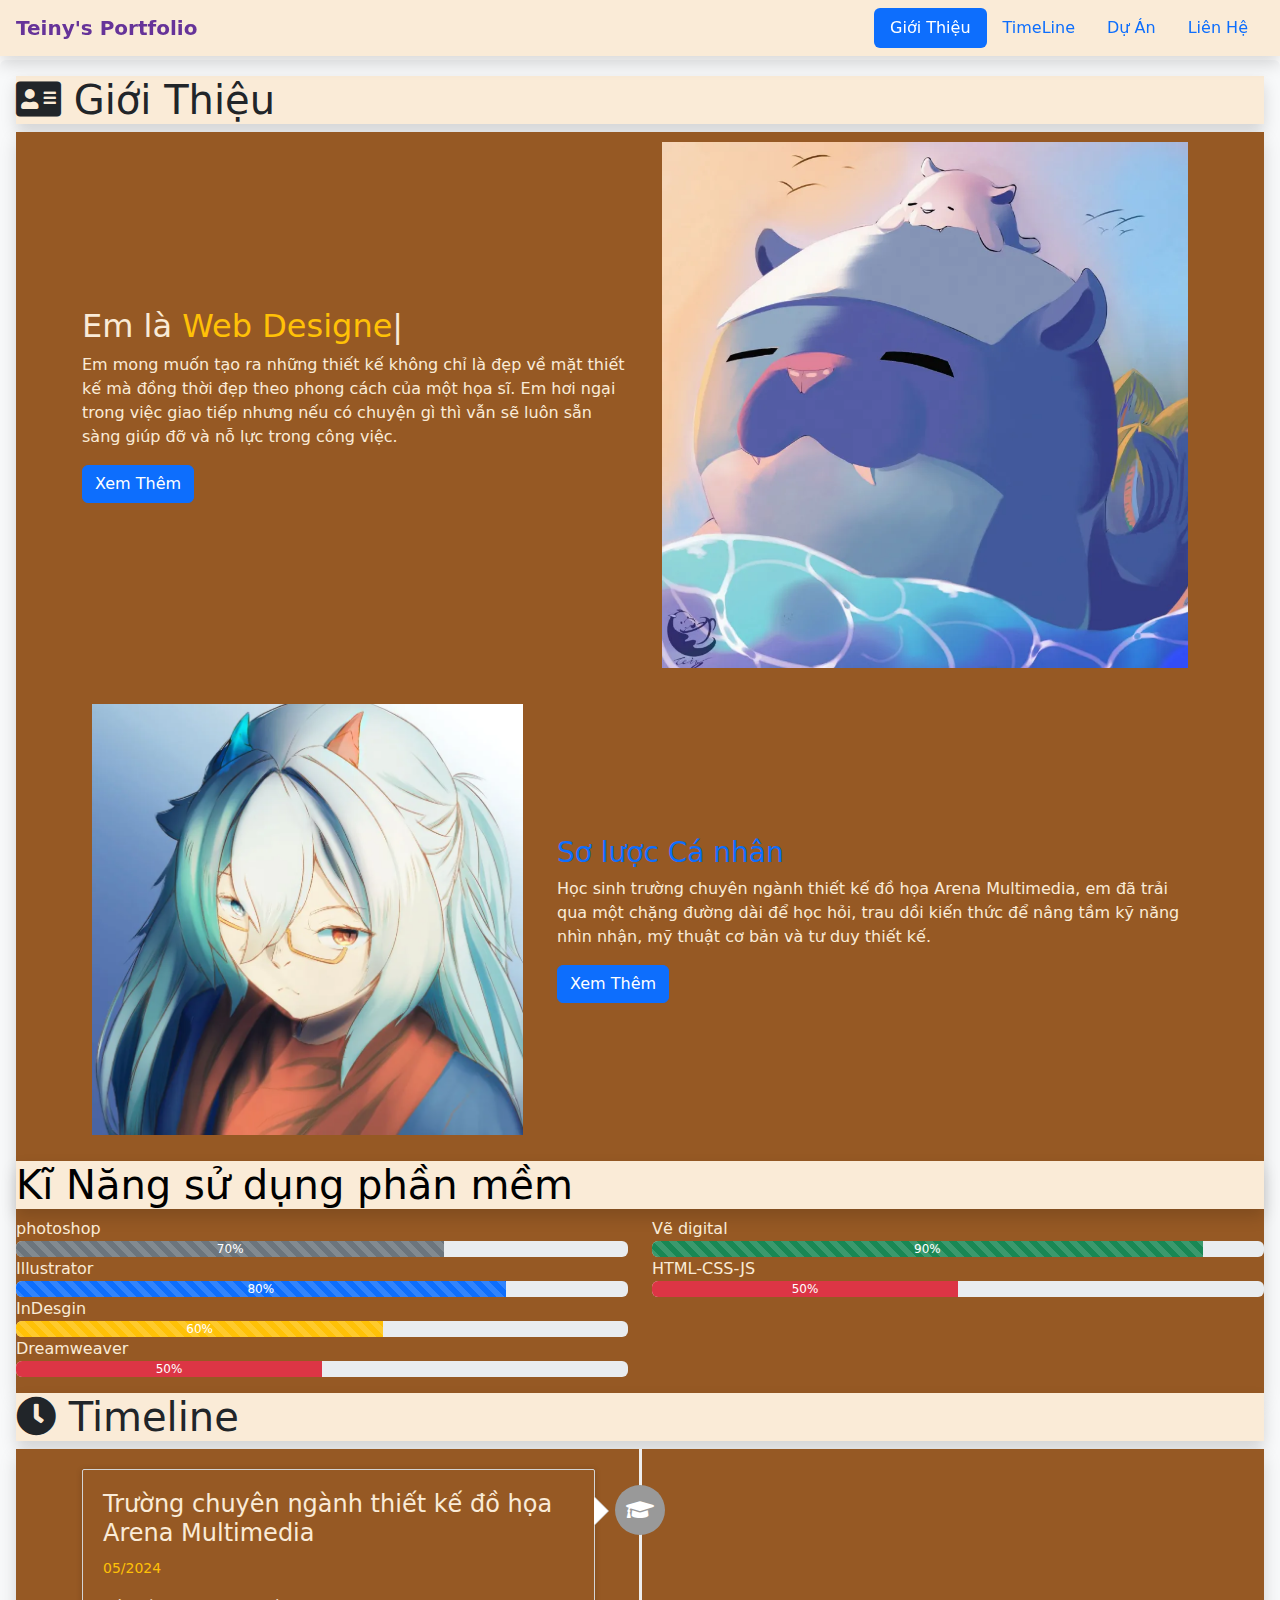
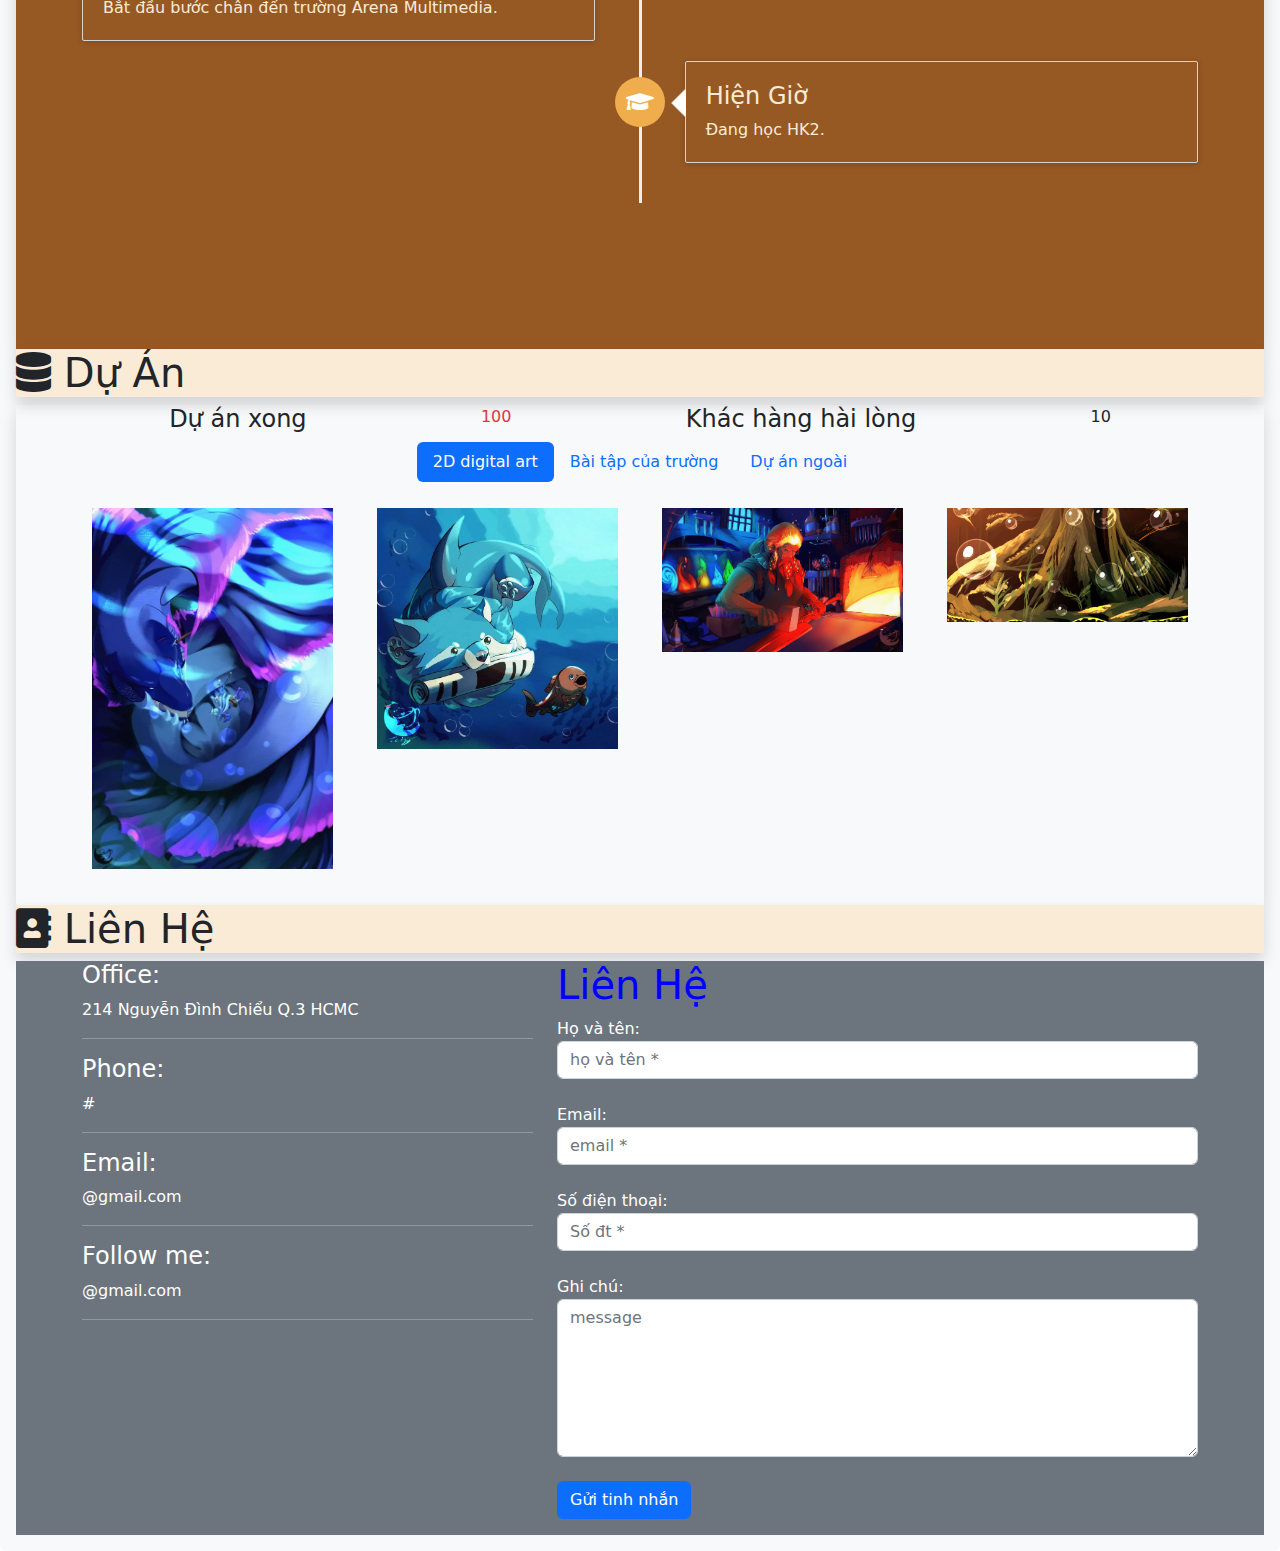
==== index.html @ 5b1cc2fa "Add files via upload" ====
<!doctype html>
<html>
<head>
<meta charset="utf-8">
<meta name="viewport" content="width=device-width, initial-scale=1">
<title>Portfolio</title>
<link rel="stylesheet" href="css/all.min.css">
<link rel="stylesheet" href="css/bootstrap.css">
<link rel="stylesheet" href="css/style.css">
<link rel="stylesheet" href="js/bootstrap.bundle.min.js">
<link rel="stylesheet" href="css/lightbox.css">
<script src="js/bootstrap.bundle.min.js"></script>
</head>

<body style="padding-top: 60px">
<nav id="navbar-example2" class="navbar secondary-background px-3 mb-3 fixed-top shadow"> <a class="navbar-brand" href="#">Teiny's Portfolio</a>
  <ul class="nav nav-pills">
    <li class="nav-item"> <a class="nav-link" href="#scrollspyHeading1">Giới Thiệu</a> </li>
    <li class="nav-item"> <a class="nav-link" href="#scrollspyHeading2">TimeLine</a> </li>
    <li class="nav-item"> <a class="nav-link" href="#scrollspyHeading3">Dự Án</a> </li>
    <li class="nav-item"> <a class="nav-link" href="#scrollspyHeading4">Liên Hệ</a> </li>
  </ul>
</nav>
<div data-bs-spy="scroll" data-bs-target="#navbar-example2" data-bs-root-margin="0px 0px -40%" data-bs-smooth-scroll="true" class="scrollspy-example bg-light p-3 rounded-2" tabindex="0">
  <h1 id="scrollspyHeading1" class="secondary-background shadow"><i class="glyphicon glyphicon-credit-card fa fa-address-card"></i> Giới Thiệu</h1>
  <section class="primary-background shadow">
    <div class="container">
      <div class="row d-flex align-items-center">
        <div class="col-lg-6 mb-3">
          <h2>Em là
            <spawn class="element text-warning"></spawn>
          </h2>
          <p>Em mong muốn tạo ra những thiết kế không chỉ là đẹp về mặt thiết kế mà đồng thời đẹp theo phong cách của một họa sĩ. Em hơi ngại trong việc giao tiếp nhưng nếu có chuyện gì thì vẫn sẽ luôn sẵn sàng giúp đỡ và nỗ lực trong công việc. </p>
          <button type="button" class="btn btn-primary"	>Xem Thêm</button>
        </div>
        <div class="col-lg-6 mb-3"> <img src="images/seal.webp" alt="" class="img-fluid"> </div>
      </div>
      <div class="row d-flex align-items-center">
        <div class="col-lg-5 mb-3"> <img src="images/tiny.webp" alt="" class="img-fluid"> </div>
        <div class="col-lg-7 mb-3">
          <h3 class="text-primary">Sơ lược Cá nhân</h3>
          <p>Học sinh trường chuyên ngành thiết kế đồ họa Arena Multimedia, em đã trải qua một chặng đường dài để học hỏi, trau dồi kiến thức để nâng tầm kỹ năng nhìn nhận, mỹ thuật cơ bản và tư duy thiết kế.</p>
          <button type="button" class="btn btn-primary"	>Xem Thêm</button>
        </div>
      </div>
    </div>
    <h1 style="background-color: antiquewhite; color: black" class="shadow">Kĩ Năng sử dụng phần mềm</h1>
    <div class="row">
      <div class="col-lg-6 mb-3"> <span>photoshop</span>
        <div class="progress">
          <div class="progress-bar progress-bar-striped progress-bar-animated bg-secondary" role="progressbar" aria-label="Example with label" style="width: 70%;" aria-valuenow="25" aria-valuemin="0" aria-valuemax="100">70%</div>
        </div>
        <span>Illustrator</span>
        <div class="progress">
          <div class="progress-bar progress-bar-striped progress-bar-animated" role="progressbar" aria-label="Example with label" style="width: 80%;" aria-valuenow="25" aria-valuemin="0" aria-valuemax="100">80%</div>
        </div>
        <span>InDesgin</span>
        <div class="progress">
          <div class="progress-bar progress-bar-striped progress-bar-animated bg-warning" role="progressbar" aria-label="Example with label" style="width: 60%;" aria-valuenow="25" aria-valuemin="0" aria-valuemax="100">60%</div>
        </div>
        <span>Dreamweaver</span>
        <div class="progress">
          <div class="progress-bar bg-danger" role="progressbar" aria-label="Example with label" style="width: 50%;" aria-valuenow="25" aria-valuemin="0" aria-valuemax="100">50%</div>
        </div>
      </div>
      <div class="col-lg-6 mb-3"> <span>Vẽ digital</span>
        <div class="progress">
          <div class="progress-bar progress-bar-striped progress-bar-animated bg-success" role="progressbar" aria-label="Example with label" style="width: 90%;" aria-valuenow="25" aria-valuemin="0" aria-valuemax="100">90%</div>
        </div>
        <span>HTML-CSS-JS</span>
        <div class="progress">
          <div class="progress-bar bg-danger" role="progressbar" aria-label="Example with label" style="width: 50%;" aria-valuenow="25" aria-valuemin="0" aria-valuemax="100">50%</div>
        </div>
      </div>
    </div>
  </section>
  <h1 id="scrollspyHeading2" class="secondary-background shadow"><i class="glyphicon glyphicon-credit-card fa fa-clock"></i> Timeline</h1>
  <section class="primary-background shadow">
    <div class="container">
      <ul class="timeline">
        <li>
          <div class="timeline-badge"><i class="glyphicon glyphicon-check fa fa-graduation-cap"></i></div>
          <div class="timeline-panel">
            <div class="timeline-heading">
              <h4 class="timeline-title">Trường chuyên ngành thiết kế đồ họa Arena Multimedia</h4>
              <p><small class="text-warning"><i class="glyphicon glyphicon-time"></i> 05/2024</small></p>
            </div>
            <div class="timeline-body">
              <p>Bắt đầu bước chân đến trường Arena Multimedia.</p>
            </div>
          </div>
        </li>
        <li class="timeline-inverted">
          <div class="timeline-badge warning"><i class="glyphicon glyphicon-credit-card fa fa-graduation-cap"></i></div>
          <div class="timeline-panel">
            <div class="timeline-heading">
              <h4 class="timeline-title">Hiện Giờ</h4>
            </div>
            <div class="timeline-body">
              <p>Đang học HK2.</p>
            </div>
          </div>
        </li>
      </ul>
    </div>
  </section>
  <h1 id="scrollspyHeading3" class="secondary-background shadow"><i class="glyphicon glyphicon-credit-card fa fa-database"></i> Dự Án</h1>
  <section class="shadow">
    <div class="container">
      <div class="d-flex justify-content-around">
        <h4>Dự án xong</h4>
        <span class="counter text-danger" data-counter-time="1000" data-counter-delay="10">100</span>
        <h4>Khác hàng hài lòng</h4>
        <span class="counter" data-counter-time="1000" data-counter-delay="10">10</span> </div>
      <div>
        <ul class="nav nav-pills mb-3 justify-content-center" id="pills-tab" role="tablist">
          <li class="nav-item" role="presentation">
            <button class="nav-link active" id="pills-home-tab" data-bs-toggle="pill" data-bs-target="#pills-home" type="button" role="tab" aria-controls="pills-home" aria-selected="true">2D digital art</button>
          </li>
          <li class="nav-item" role="presentation">
            <button class="nav-link" id="pills-profile-tab" data-bs-toggle="pill" data-bs-target="#pills-profile" type="button" role="tab" aria-controls="pills-profile" aria-selected="false">Bài tập của trường</button>
          </li>
          <li class="nav-item" role="presentation">
            <button class="nav-link" id="pills-contact-tab" data-bs-toggle="pill" data-bs-target="#pills-contact" type="button" role="tab" aria-controls="pills-contact" aria-selected="false">Dự án ngoài</button>
          </li>
        </ul>
        <div class="tab-content" id="pills-tabContent">
          <div class="tab-pane fade show active" id="pills-home" role="tabpanel" aria-labelledby="pills-home-tab" tabindex="0">
            <div class="row">
              <div class="col-12 col-sm-6 col-md-6 col-lg-3"> <a href="images/sea_look_down.webp" data-lightbox="roadtrip" data-title="Hình 1: Bơi xuống tâm biển"> <img src="images/sea_look_down.webp" alt="" class="img-fluid"> </a> </div>
              <div class="col-12 col-sm-6 col-md-6 col-lg-3"> <a href="images/wolfshark.webp" data-lightbox="roadtrip" data-title="Hình 2: Cá mập sói (chibi)"> <img src="images/wolfshark.webp" alt="" class="img-fluid"> </a> </div>
              <div class="col-12 col-sm-6 col-md-6 col-lg-3"> <a href="images/smith.webp" data-lightbox="roadtrip" data-title="Hình 3: Thần thợ rèn"> <img src="images/smith.webp" alt="" class="img-fluid"> </a> </div>
              <div class="col-12 col-sm-6 col-md-6 col-lg-3"> <a href="images/deep.webp" data-lightbox="roadtrip" data-title="Hình 4: Concept dưới cây"> <img src="images/deep.webp" alt="" class="img-fluid"> </a> </div>
            </div>
          </div>
          <div class="tab-pane fade" id="pills-profile" role="tabpanel" aria-labelledby="pills-profile-tab" tabindex="0">
            <div class="row">
              <div class="col-12 col-sm-6 col-md-6 col-lg-3"> <a href="images/Monster_Hunter_Rise-01.webp" data-lightbox="roadtrip" data-title="Hình 1: Monster Hunter Rise, môn adobe Illustrator"> <img src="images/Monster_Hunter_Rise-01.webp" alt="" class="img-fluid"> </a> </div>
              <div class="col-12 col-sm-6 col-md-6 col-lg-3"> <a href="images/life_can_born.webp" data-lightbox="roadtrip" data-title="Hình 2: Poster Typography"> <img src="images/life_can_born.webp" alt="" class="img-fluid"> </a> </div>
              <div class="col-12 col-sm-6 col-md-6 col-lg-3"> <a href="images/IMG20240627195856.webp" data-lightbox="roadtrip" data-title="Hình 3: Vẽ tay mẹ con thiên nga"> <img src="images/IMG20240627195856.webp" alt="" class="img-fluid"> </a> </div>
              <div class="col-12 col-sm-6 col-md-6 col-lg-3"> <a href="images/Mockup 2.png" data-lightbox="roadtrip" data-title="Hình 4: Mockup hộp sushi ăn vặt cho mèo"> <img src="images/Mockup 2.png" alt="" class="img-fluid"> </a> </div>
            </div>
          </div>
          <div class="tab-pane fade" id="pills-contact" role="tabpanel" aria-labelledby="pills-contact-tab" tabindex="0">
            <div class="col-12 col-sm-6 col-md-6 col-lg-3"> <a href="images/sky.webp" data-lightbox="roadtrip" data-title="Hình 1: Dựu án Manga"> <img src="images/sky.webp" alt="" class="img-fluid"> </a> </div>
          </div>
        </div>
      </div>
    </div>
  </section>
  <h1 id="scrollspyHeading4" class="secondary-background shadow"><i class="glyphicon glyphicon-credit-card fa fa-address-book"></i> Liên Hệ</h1>
  <section class="bg-secondary" style="color: white">
    <div class="container">
      <div class="row">
        <div class="col-lg-5 mb-3">
          <h4>Office: </h4>
          <p>214 Nguyễn Đình Chiểu Q.3 HCMC</p>
          <hr>
          <h4>Phone: </h4>
          <p>#</p>
          <hr>
          <h4>Email: </h4>
          <p>@gmail.com</p>
          <hr>
          <h4>Follow me: </h4>
          <p>@gmail.com</p>
          <hr>
        </div>
        <div class="col-lg-7 mb-3">
          <h1 style="color: blue; text-transform: capitalize">Liên Hệ</h1>
          <form action="#">
            <label for="ten">Họ và tên: </label>
            <input type="text" name="hoten" placeholder="họ và tên *" size="35" class="form-control">
            <br>
            <label for="email">Email: </label>
            <input type="email" name="email" placeholder="email *" size="50" class="form-control">
            <br>
            <label for="gt">Số điện thoại: </label>
            <input type="tel" name="so dt" placeholder="Số đt *" class="form-control">
            <br>
            <label for="ghichu">Ghi chú: </label>
            <br>
            <textarea name="#" id="#" cols="40" rows="6" placeholder="message" class="form-control"></textarea>
            <br>
            <button type="button" class="btn btn-primary">Gửi tinh nhắn</button>
          </form>
        </div>
      </div>
    </div>
  </section>
</div>
<!--donotdelete--> 
<script src="js/jquery-3.6.0.min.js"></script> 
<script src="js/lightbox.js"></script> 
<script src="js/jquery.countup.js"></script> 
<script src="js/jquery.waypoints.min.js"></script> 
<script src="js/typed.js"></script> 
<script src="js/control.js"></script>
</body>
</html>
---- css/style.css ----
@charset "utf-8";
/* CSS Document */

section{width: 100%; min-height: 500px}

.navbar .navbar-brand{color:rebeccapurple; font-weight: bold}
.navbar .navbar-brand:hover{color: red}
.navbar .nav .nav-item .nav-link:hover , .nav-link:focus{background-color:purple!important; color: white}
.navbar .nav .nav-item .nav-link:active{background-color: red!important}
@media (max-width:480px){.navbar{display: flex; justify-content: center; align-item: center} }

.primary-background{background-color: #965924; color: antiquewhite}
.secondary-background{background-color: antiquewhite;}

/*<!--timeline-->*/
.timeline {
    list-style: none;
    padding: 20px 0 20px;
    position: relative;
}

    .timeline:before {
        top: 0;
        bottom: 0;
        position: absolute;
        content: " ";
        width: 3px;
        background-color: #eeeeee;
        left: 50%;
        margin-left: -1.5px;
    }

    .timeline > li {
        margin-bottom: 20px;
        position: relative;
    }

        .timeline > li:before,
        .timeline > li:after {
            content: " ";
            display: table;
        }

        .timeline > li:after {
            clear: both;
        }

        .timeline > li:before,
        .timeline > li:after {
            content: " ";
            display: table;
        }

        .timeline > li:after {
            clear: both;
        }

        .timeline > li > .timeline-panel {
            width: 46%;
            float: left;
            border: 1px solid #d4d4d4;
            border-radius: 2px;
            padding: 20px;
            position: relative;
            -webkit-box-shadow: 0 1px 6px rgba(0, 0, 0, 0.175);
            box-shadow: 0 1px 6px rgba(0, 0, 0, 0.175);
        }

            .timeline > li > .timeline-panel:before {
                position: absolute;
                top: 26px;
                right: -15px;
                display: inline-block;
                border-top: 15px solid transparent;
                border-left: 15px solid #ccc;
                border-right: 0 solid #ccc;
                border-bottom: 15px solid transparent;
                content: " ";
            }

            .timeline > li > .timeline-panel:after {
                position: absolute;
                top: 27px;
                right: -14px;
                display: inline-block;
                border-top: 14px solid transparent;
                border-left: 14px solid #fff;
                border-right: 0 solid #fff;
                border-bottom: 14px solid transparent;
                content: " ";
            }

        .timeline > li > .timeline-badge {
            color: #fff;
            width: 50px;
            height: 50px;
            line-height: 50px;
            font-size: 1.4em;
            text-align: center;
            position: absolute;
            top: 16px;
            left: 50%;
            margin-left: -25px;
            background-color: #999999;
            z-index: 100;
            border-top-right-radius: 50%;
            border-top-left-radius: 50%;
            border-bottom-right-radius: 50%;
            border-bottom-left-radius: 50%;
        }

        .timeline > li.timeline-inverted > .timeline-panel {
            float: right;
        }

            .timeline > li.timeline-inverted > .timeline-panel:before {
                border-left-width: 0;
                border-right-width: 15px;
                left: -15px;
                right: auto;
            }

            .timeline > li.timeline-inverted > .timeline-panel:after {
                border-left-width: 0;
                border-right-width: 14px;
                left: -14px;
                right: auto;
            }

.timeline-badge.primary {
    background-color: #2e6da4 !important;
}

.timeline-badge.success {
    background-color: #3f903f !important;
}

.timeline-badge.warning {
    background-color: #f0ad4e !important;
}

.timeline-badge.danger {
    background-color: #d9534f !important;
}

.timeline-badge.info {
    background-color: #5bc0de !important;
}

.timeline-title {
    margin-top: 0;
    color: inherit;
}

.timeline-body > p,
.timeline-body > ul {
    margin-bottom: 0;
}

    .timeline-body > p + p {
        margin-top: 5px;
    }

@media (max-width: 767px) {
    ul.timeline:before {
        left: 40px;
    }

    ul.timeline > li > .timeline-panel {
        width: calc(100% - 90px);
        width: -moz-calc(100% - 90px);
        width: -webkit-calc(100% - 90px);
    }

    ul.timeline > li > .timeline-badge {
        left: 15px;
        margin-left: 0;
        top: 16px;
    }

    ul.timeline > li > .timeline-panel {
        float: right;
    }

        ul.timeline > li > .timeline-panel:before {
            border-left-width: 0;
            border-right-width: 15px;
            left: -15px;
            right: auto;
        }

        ul.timeline > li > .timeline-panel:after {
            border-left-width: 0;
            border-right-width: 14px;
            left: -14px;
            right: auto;
        }
}
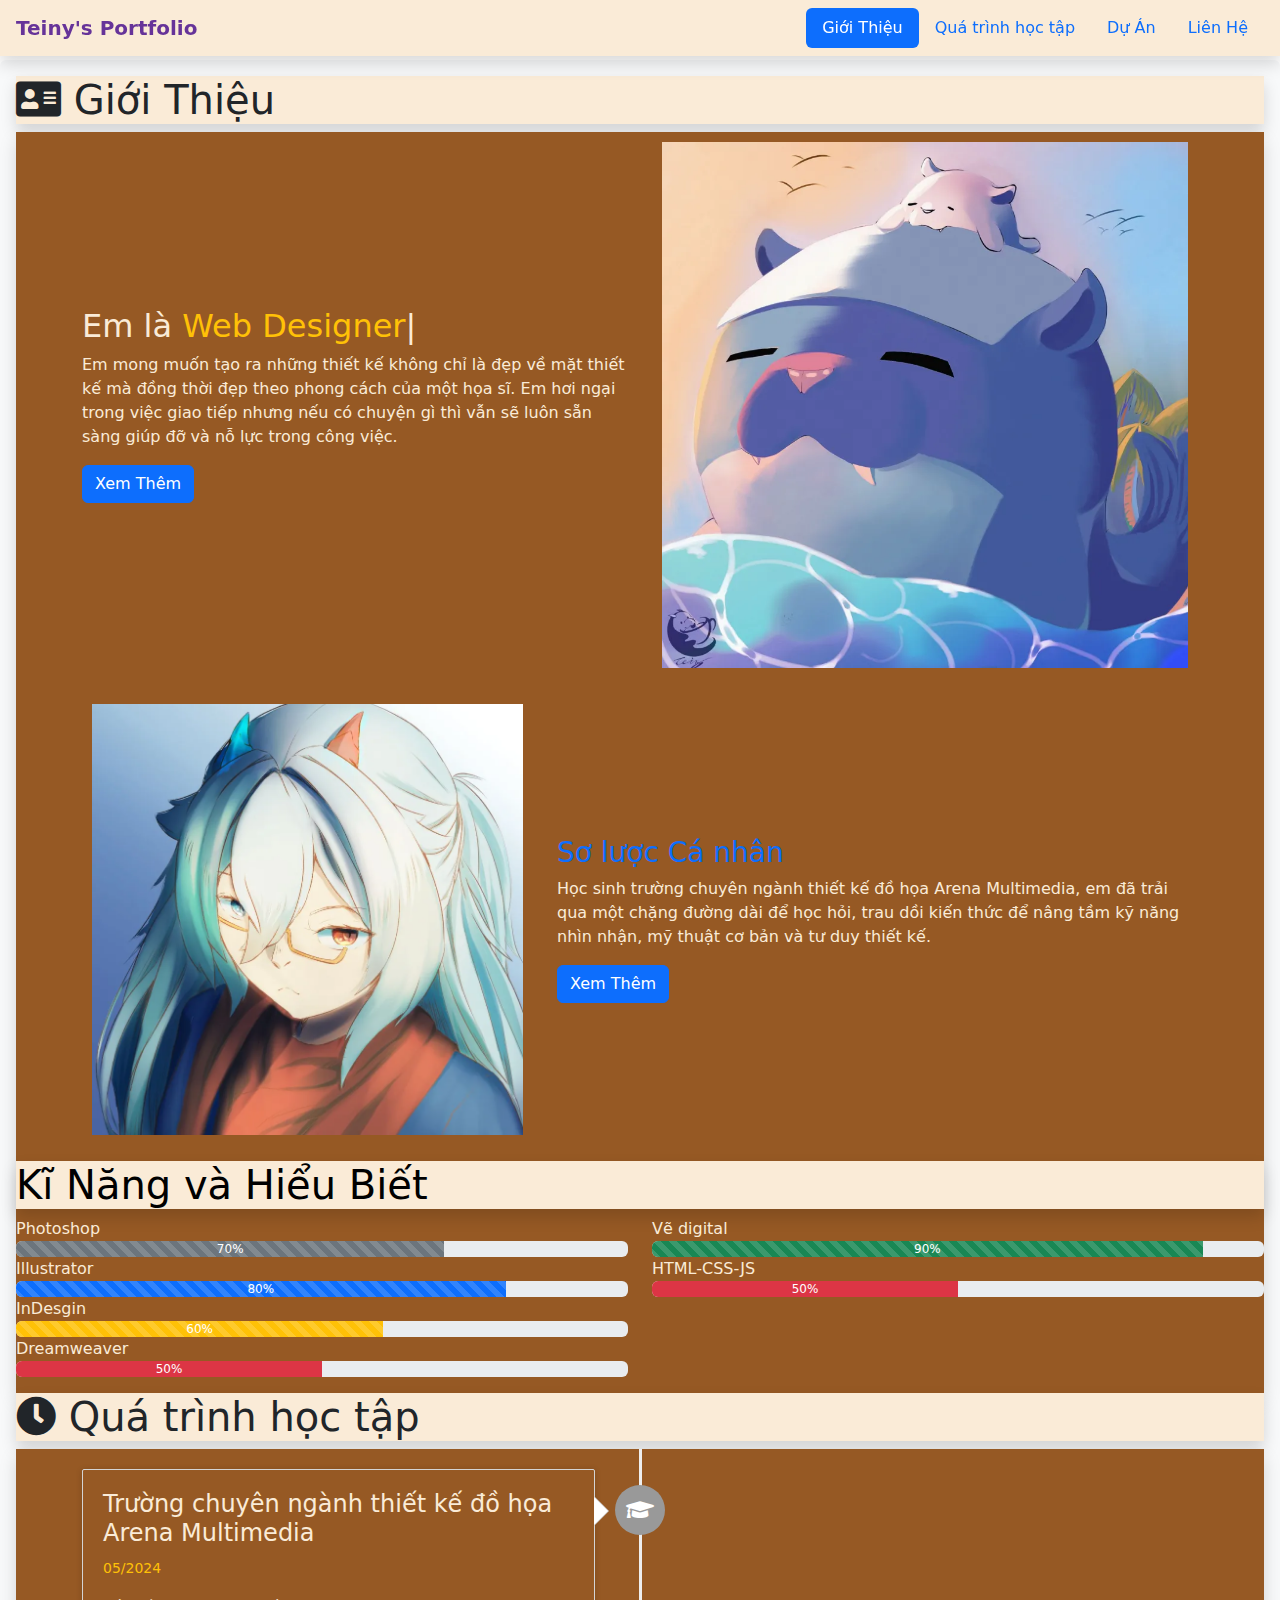
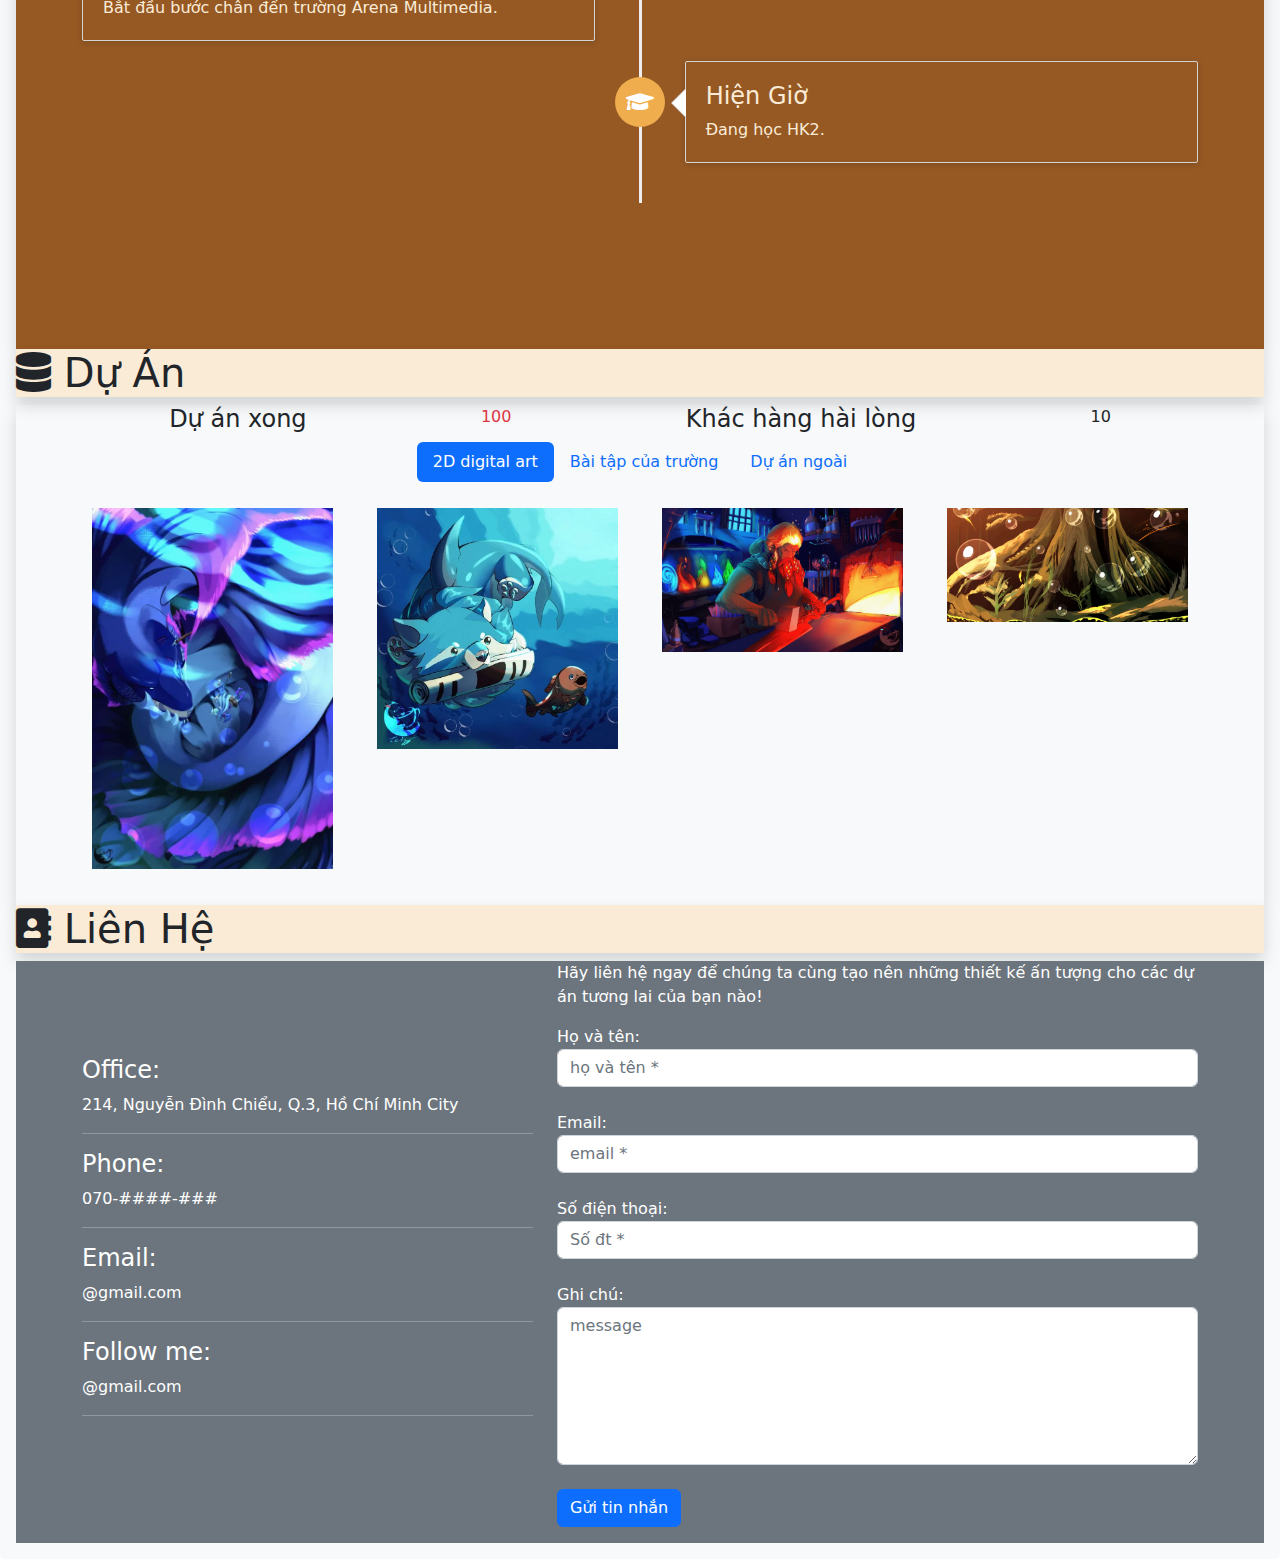
==== commit 25c115ad: "Add files via upload" ====
--- a/index.html
+++ b/index.html
@@ -3,7 +3,7 @@
 <head>
 <meta charset="utf-8">
 <meta name="viewport" content="width=device-width, initial-scale=1">
-<title>Portfolio</title>
+<title>Teiny Portfolio</title>
 <link rel="stylesheet" href="css/all.min.css">
 <link rel="stylesheet" href="css/bootstrap.css">
 <link rel="stylesheet" href="css/style.css">
@@ -16,7 +16,7 @@
 <nav id="navbar-example2" class="navbar secondary-background px-3 mb-3 fixed-top shadow"> <a class="navbar-brand" href="#">Teiny's Portfolio</a>
   <ul class="nav nav-pills">
     <li class="nav-item"> <a class="nav-link" href="#scrollspyHeading1">Giới Thiệu</a> </li>
-    <li class="nav-item"> <a class="nav-link" href="#scrollspyHeading2">TimeLine</a> </li>
+    <li class="nav-item"> <a class="nav-link" href="#scrollspyHeading2">Quá trình học tập</a> </li>
     <li class="nav-item"> <a class="nav-link" href="#scrollspyHeading3">Dự Án</a> </li>
     <li class="nav-item"> <a class="nav-link" href="#scrollspyHeading4">Liên Hệ</a> </li>
   </ul>
@@ -44,9 +44,9 @@
         </div>
       </div>
     </div>
-    <h1 style="background-color: antiquewhite; color: black" class="shadow">Kĩ Năng sử dụng phần mềm</h1>
+    <h1 style="background-color: antiquewhite; color: black" class="shadow">Kĩ Năng và Hiểu Biết</h1>
     <div class="row">
-      <div class="col-lg-6 mb-3"> <span>photoshop</span>
+      <div class="col-lg-6 mb-3"> <span>Photoshop</span>
         <div class="progress">
           <div class="progress-bar progress-bar-striped progress-bar-animated bg-secondary" role="progressbar" aria-label="Example with label" style="width: 70%;" aria-valuenow="25" aria-valuemin="0" aria-valuemax="100">70%</div>
         </div>
@@ -74,7 +74,7 @@
       </div>
     </div>
   </section>
-  <h1 id="scrollspyHeading2" class="secondary-background shadow"><i class="glyphicon glyphicon-credit-card fa fa-clock"></i> Timeline</h1>
+  <h1 id="scrollspyHeading2" class="secondary-background shadow"><i class="glyphicon glyphicon-credit-card fa fa-clock"></i> Quá trình học tập</h1>
   <section class="primary-background shadow">
     <div class="container">
       <ul class="timeline">
@@ -151,13 +151,13 @@
   <h1 id="scrollspyHeading4" class="secondary-background shadow"><i class="glyphicon glyphicon-credit-card fa fa-address-book"></i> Liên Hệ</h1>
   <section class="bg-secondary" style="color: white">
     <div class="container">
-      <div class="row">
+      <div class="row d-flex align-items-center">
         <div class="col-lg-5 mb-3">
           <h4>Office: </h4>
-          <p>214 Nguyễn Đình Chiểu Q.3 HCMC</p>
+          <p>214, Nguyễn Đình Chiểu, Q.3, Hồ Chí Minh City</p>
           <hr>
           <h4>Phone: </h4>
-          <p>#</p>
+          <p>070-####-###</p>
           <hr>
           <h4>Email: </h4>
           <p>@gmail.com</p>
@@ -167,7 +167,7 @@
           <hr>
         </div>
         <div class="col-lg-7 mb-3">
-          <h1 style="color: blue; text-transform: capitalize">Liên Hệ</h1>
+          <p>Hãy liên hệ ngay để chúng ta cùng tạo nên những thiết kế ấn tượng cho các dự án tương lai của bạn nào!</p>
           <form action="#">
             <label for="ten">Họ và tên: </label>
             <input type="text" name="hoten" placeholder="họ và tên *" size="35" class="form-control">
@@ -182,7 +182,7 @@
             <br>
             <textarea name="#" id="#" cols="40" rows="6" placeholder="message" class="form-control"></textarea>
             <br>
-            <button type="button" class="btn btn-primary">Gửi tinh nhắn</button>
+            <button type="button" class="btn btn-primary">Gửi tin nhắn</button>
           </form>
         </div>
       </div>
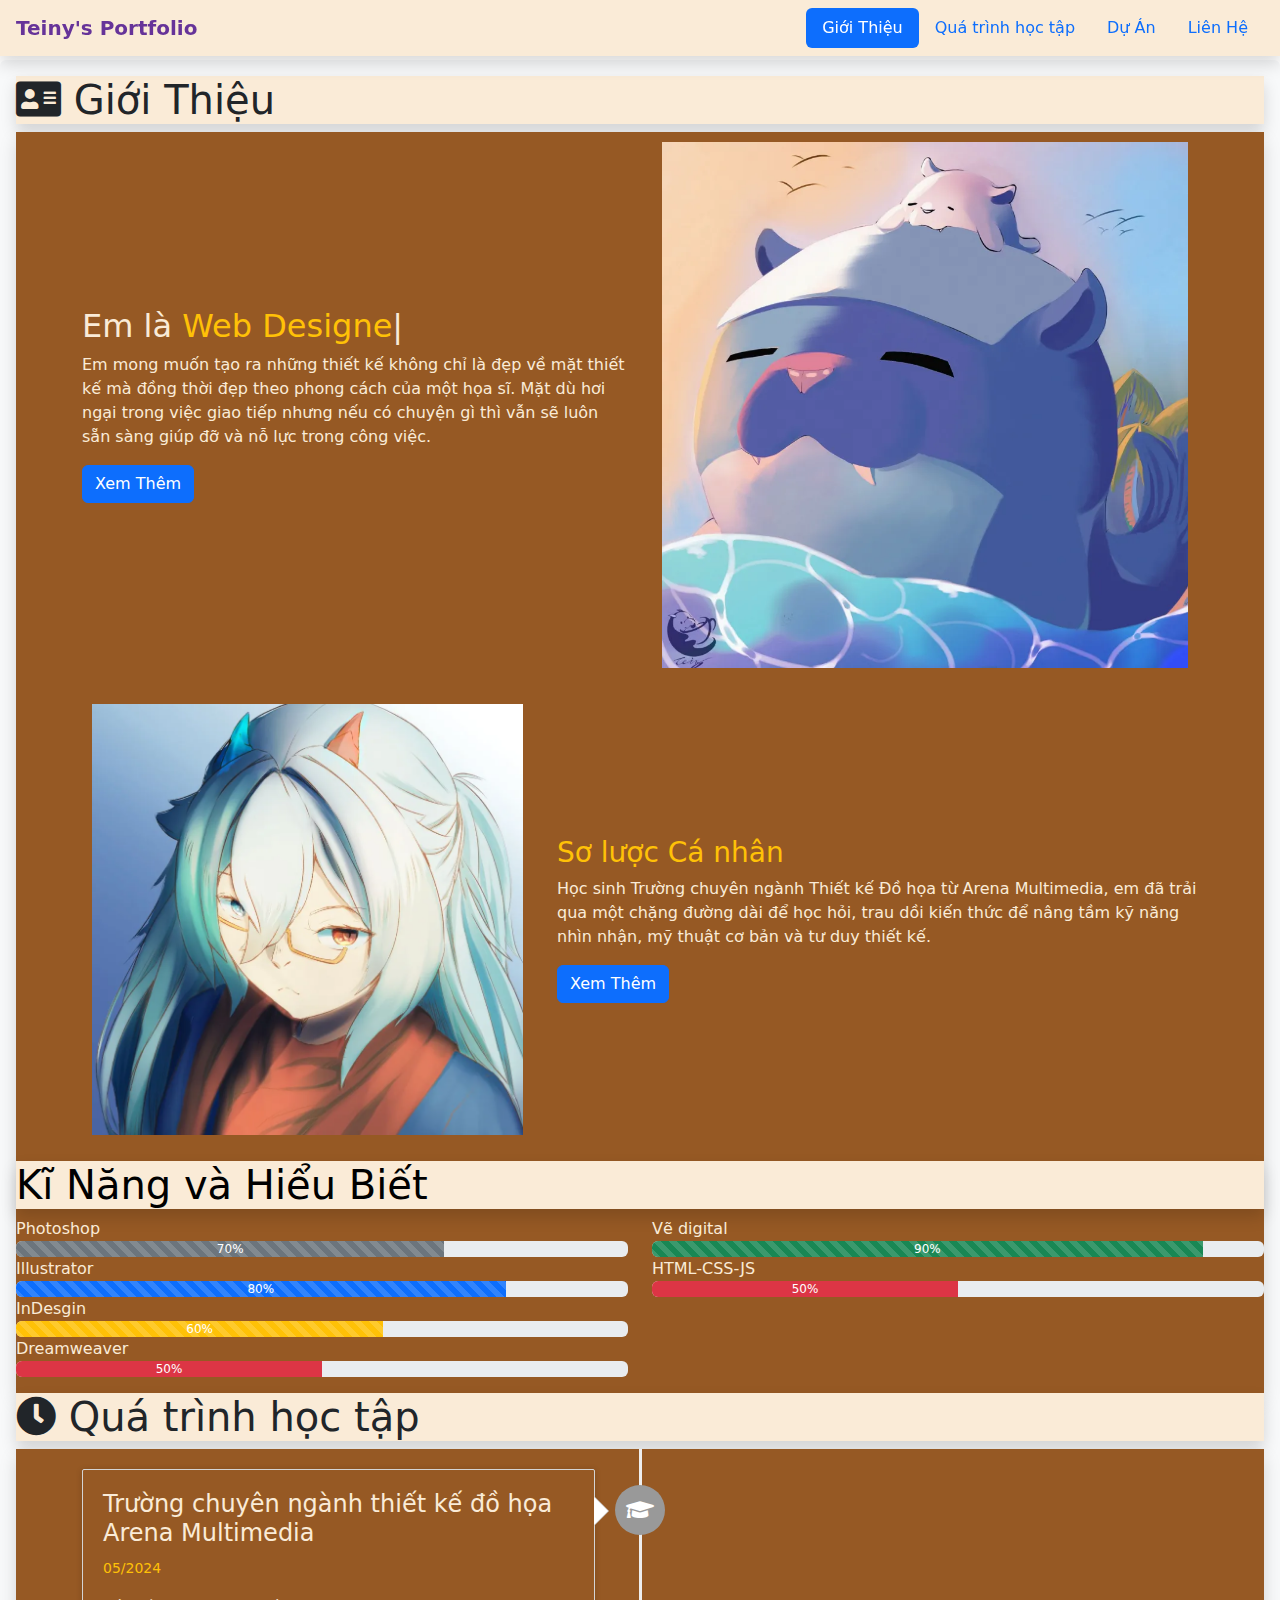
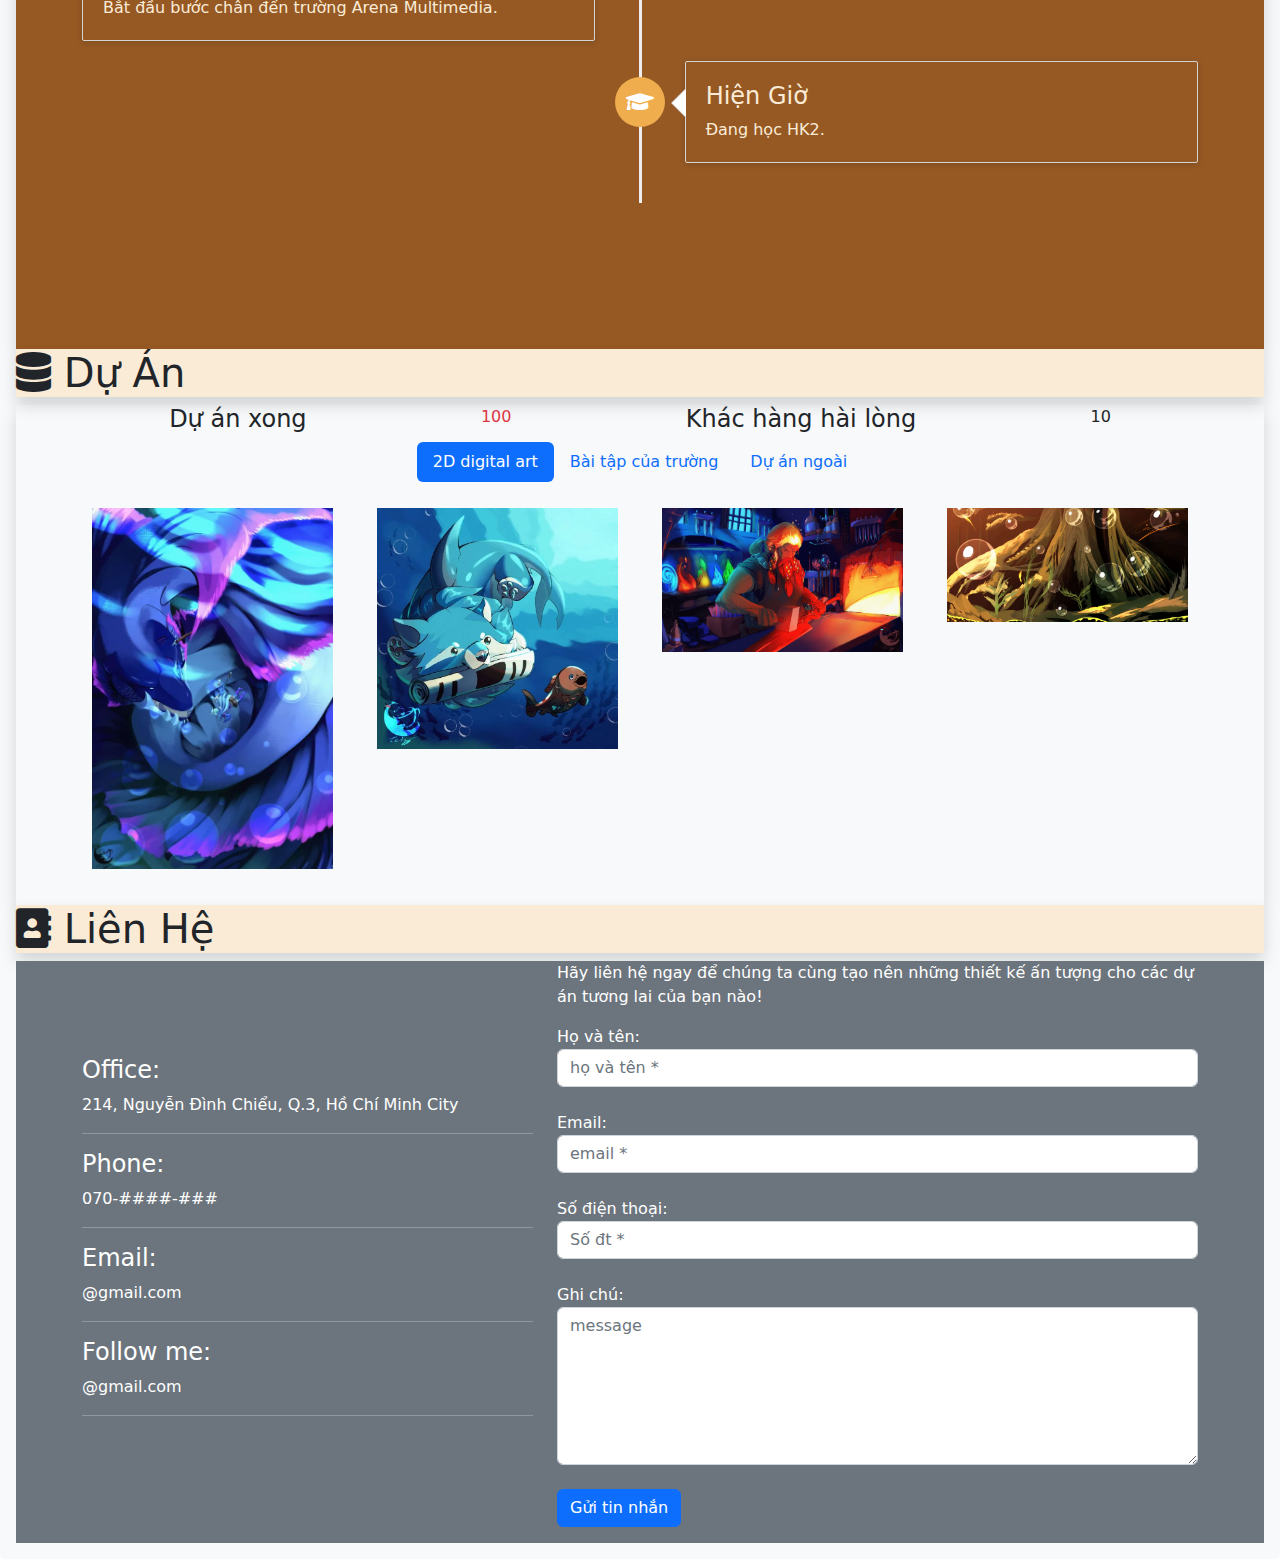
==== commit 2763aeca: "Add files via upload" ====
--- a/index.html
+++ b/index.html
@@ -30,7 +30,7 @@
           <h2>Em là
             <spawn class="element text-warning"></spawn>
           </h2>
-          <p>Em mong muốn tạo ra những thiết kế không chỉ là đẹp về mặt thiết kế mà đồng thời đẹp theo phong cách của một họa sĩ. Em hơi ngại trong việc giao tiếp nhưng nếu có chuyện gì thì vẫn sẽ luôn sẵn sàng giúp đỡ và nỗ lực trong công việc. </p>
+          <p>Em mong muốn tạo ra những thiết kế không chỉ là đẹp về mặt thiết kế mà đồng thời đẹp theo phong cách của một họa sĩ. Mặt dù hơi ngại trong việc giao tiếp nhưng nếu có chuyện gì thì vẫn sẽ luôn sẵn sàng giúp đỡ và nỗ lực trong công việc. </p>
           <button type="button" class="btn btn-primary"	>Xem Thêm</button>
         </div>
         <div class="col-lg-6 mb-3"> <img src="images/seal.webp" alt="" class="img-fluid"> </div>
@@ -38,8 +38,8 @@
       <div class="row d-flex align-items-center">
         <div class="col-lg-5 mb-3"> <img src="images/tiny.webp" alt="" class="img-fluid"> </div>
         <div class="col-lg-7 mb-3">
-          <h3 class="text-primary">Sơ lược Cá nhân</h3>
-          <p>Học sinh trường chuyên ngành thiết kế đồ họa Arena Multimedia, em đã trải qua một chặng đường dài để học hỏi, trau dồi kiến thức để nâng tầm kỹ năng nhìn nhận, mỹ thuật cơ bản và tư duy thiết kế.</p>
+          <h3 class="text-warning">Sơ lược Cá nhân</h3>
+          <p>Học sinh Trường chuyên ngành Thiết kế Đồ họa từ Arena Multimedia, em đã trải qua một chặng đường dài để học hỏi, trau dồi kiến thức để nâng tầm kỹ năng nhìn nhận, mỹ thuật cơ bản và tư duy thiết kế.</p>
           <button type="button" class="btn btn-primary"	>Xem Thêm</button>
         </div>
       </div>
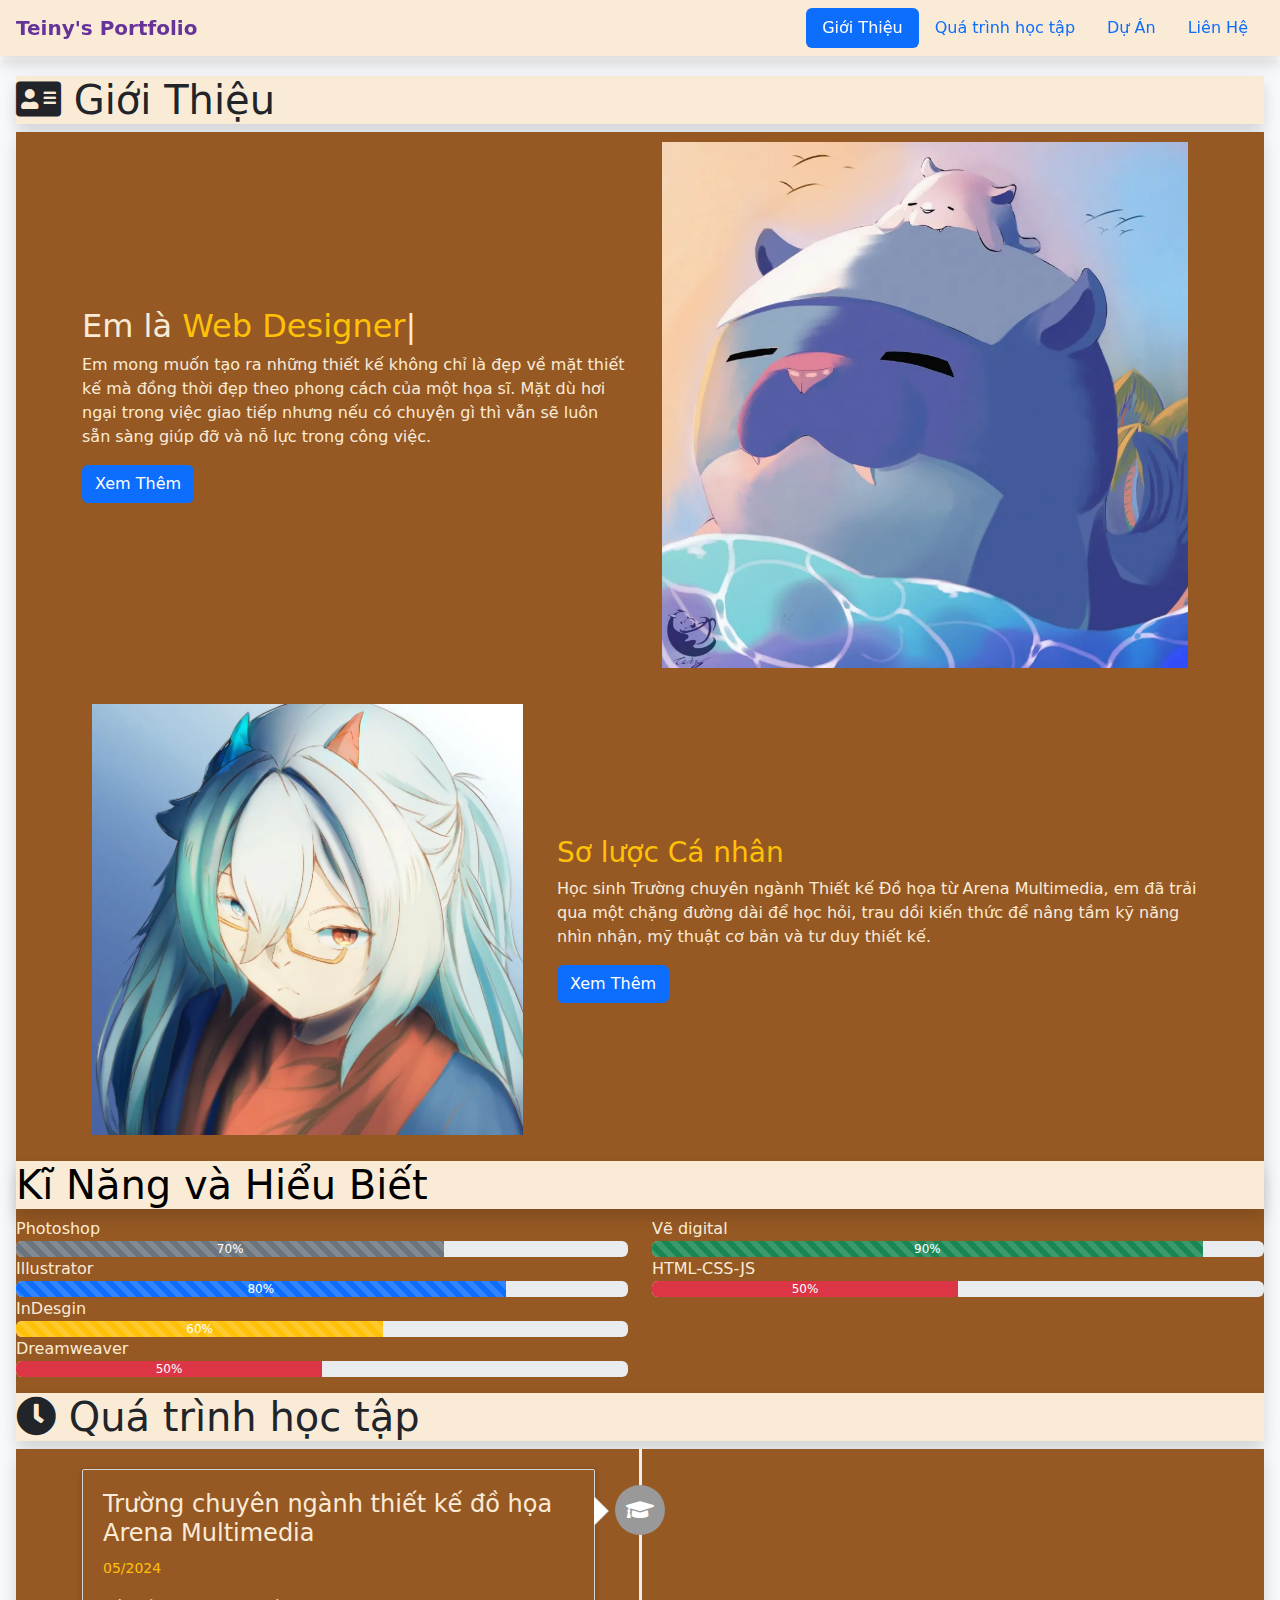
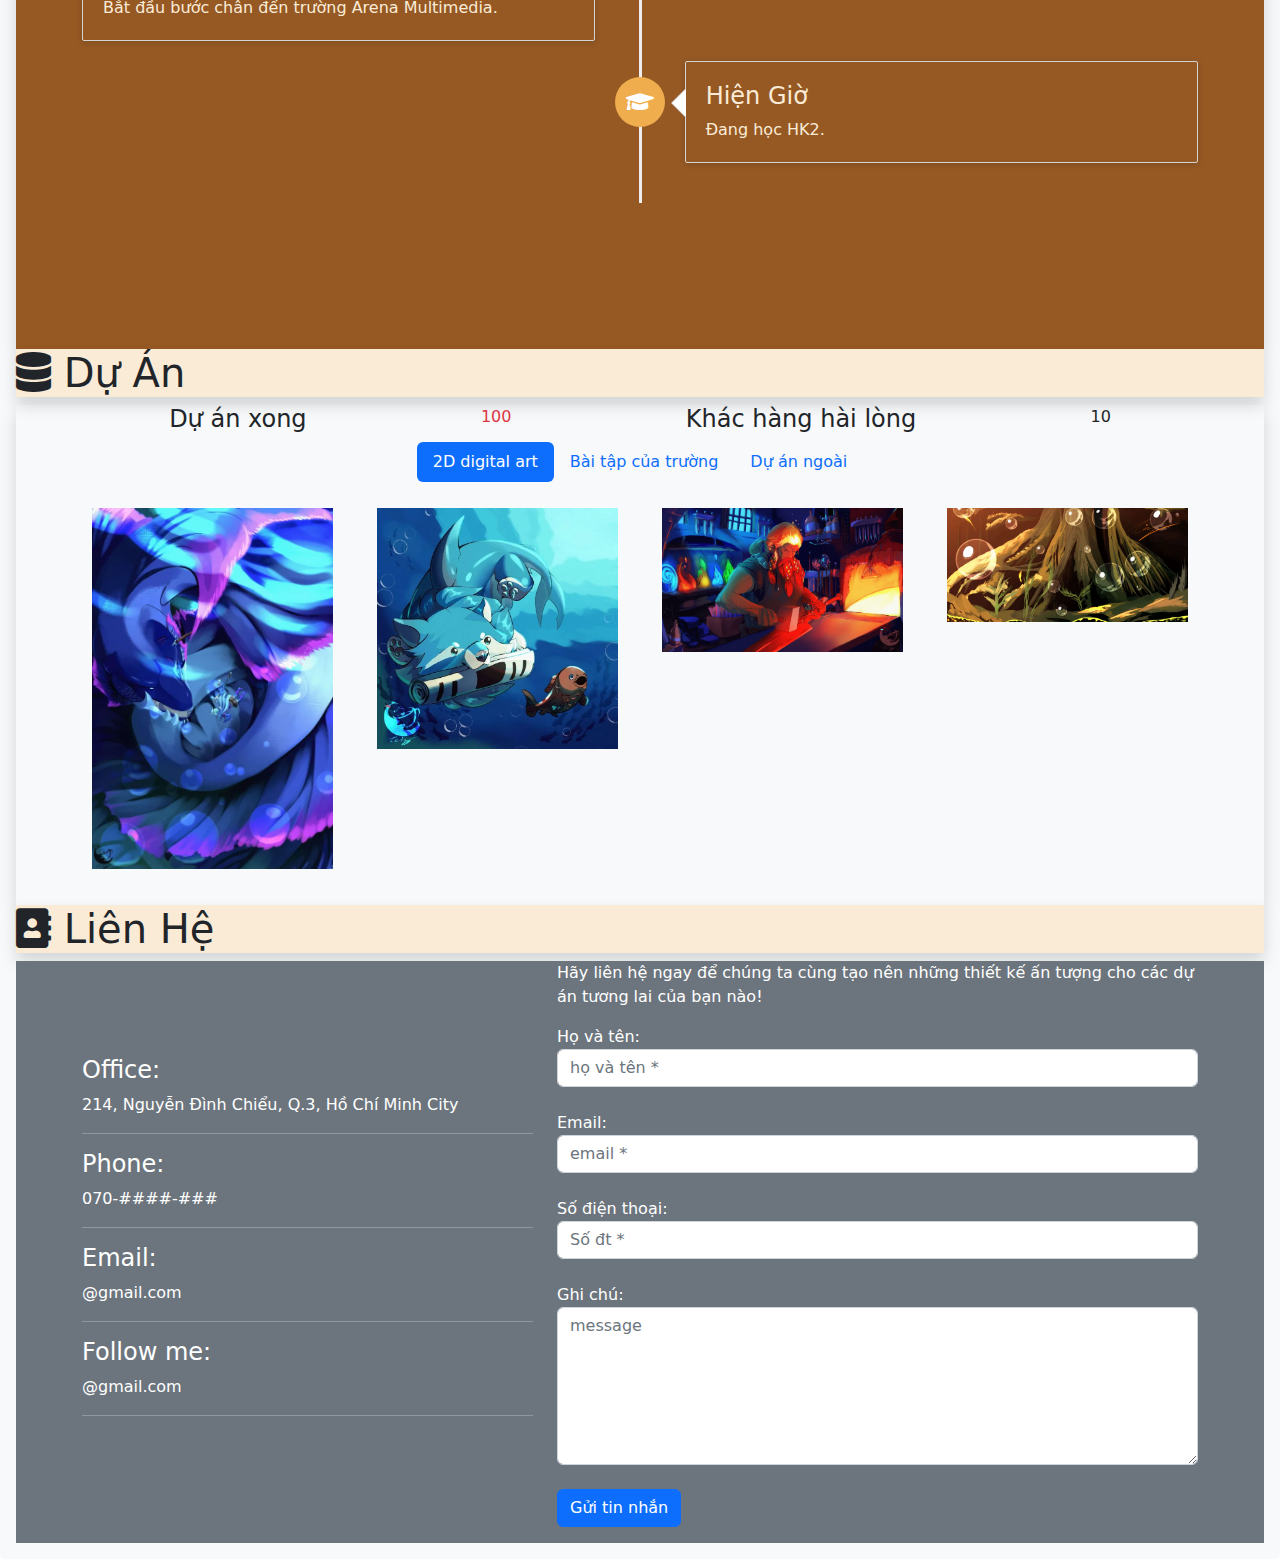
==== commit 28d7cd0b: "Add files via upload" ====
--- a/index.html
+++ b/index.html
@@ -3,12 +3,13 @@
 <head>
 <meta charset="utf-8">
 <meta name="viewport" content="width=device-width, initial-scale=1">
-<title>Teiny Portfolio</title>
+<title>Teiny's Portfolio</title>
 <link rel="stylesheet" href="css/all.min.css">
 <link rel="stylesheet" href="css/bootstrap.css">
 <link rel="stylesheet" href="css/style.css">
 <link rel="stylesheet" href="js/bootstrap.bundle.min.js">
 <link rel="stylesheet" href="css/lightbox.css">
+<link rel="icon" href="images/logo.png" type="image/x-icon">
 <script src="js/bootstrap.bundle.min.js"></script>
 </head>
 
@@ -137,8 +138,9 @@
             <div class="row">
               <div class="col-12 col-sm-6 col-md-6 col-lg-3"> <a href="images/Monster_Hunter_Rise-01.webp" data-lightbox="roadtrip" data-title="Hình 1: Monster Hunter Rise, môn adobe Illustrator"> <img src="images/Monster_Hunter_Rise-01.webp" alt="" class="img-fluid"> </a> </div>
               <div class="col-12 col-sm-6 col-md-6 col-lg-3"> <a href="images/life_can_born.webp" data-lightbox="roadtrip" data-title="Hình 2: Poster Typography"> <img src="images/life_can_born.webp" alt="" class="img-fluid"> </a> </div>
-              <div class="col-12 col-sm-6 col-md-6 col-lg-3"> <a href="images/IMG20240627195856.webp" data-lightbox="roadtrip" data-title="Hình 3: Vẽ tay mẹ con thiên nga"> <img src="images/IMG20240627195856.webp" alt="" class="img-fluid"> </a> </div>
-              <div class="col-12 col-sm-6 col-md-6 col-lg-3"> <a href="images/Mockup 2.png" data-lightbox="roadtrip" data-title="Hình 4: Mockup hộp sushi ăn vặt cho mèo"> <img src="images/Mockup 2.png" alt="" class="img-fluid"> </a> </div>
+              <div class="col-12 col-sm-6 col-md-6 col-lg-3"> <a href="images/image-29.webp" data-lightbox="roadtrip" data-title="Hình 3: Photoshop poster"> <img src="images/image-29.webp" alt="" class="img-fluid"> </a> </div>
+              <div class="col-12 col-sm-6 col-md-6 col-lg-3"> <a href="images/IMG20240627195856.webp" data-lightbox="roadtrip" data-title="Hình 4: Vẽ tay mẹ con thiên nga"> <img src="images/IMG20240627195856.webp" alt="" class="img-fluid"> </a> </div>
+              <div class="col-12 col-sm-6 col-md-6 col-lg-3"> <a href="images/Mockup 2.png" data-lightbox="roadtrip" data-title="Hình 5: Mockup hộp sushi ăn vặt cho mèo"> <img src="images/Mockup 2.png" alt="" class="img-fluid"> </a> </div>
             </div>
           </div>
           <div class="tab-pane fade" id="pills-contact" role="tabpanel" aria-labelledby="pills-contact-tab" tabindex="0">
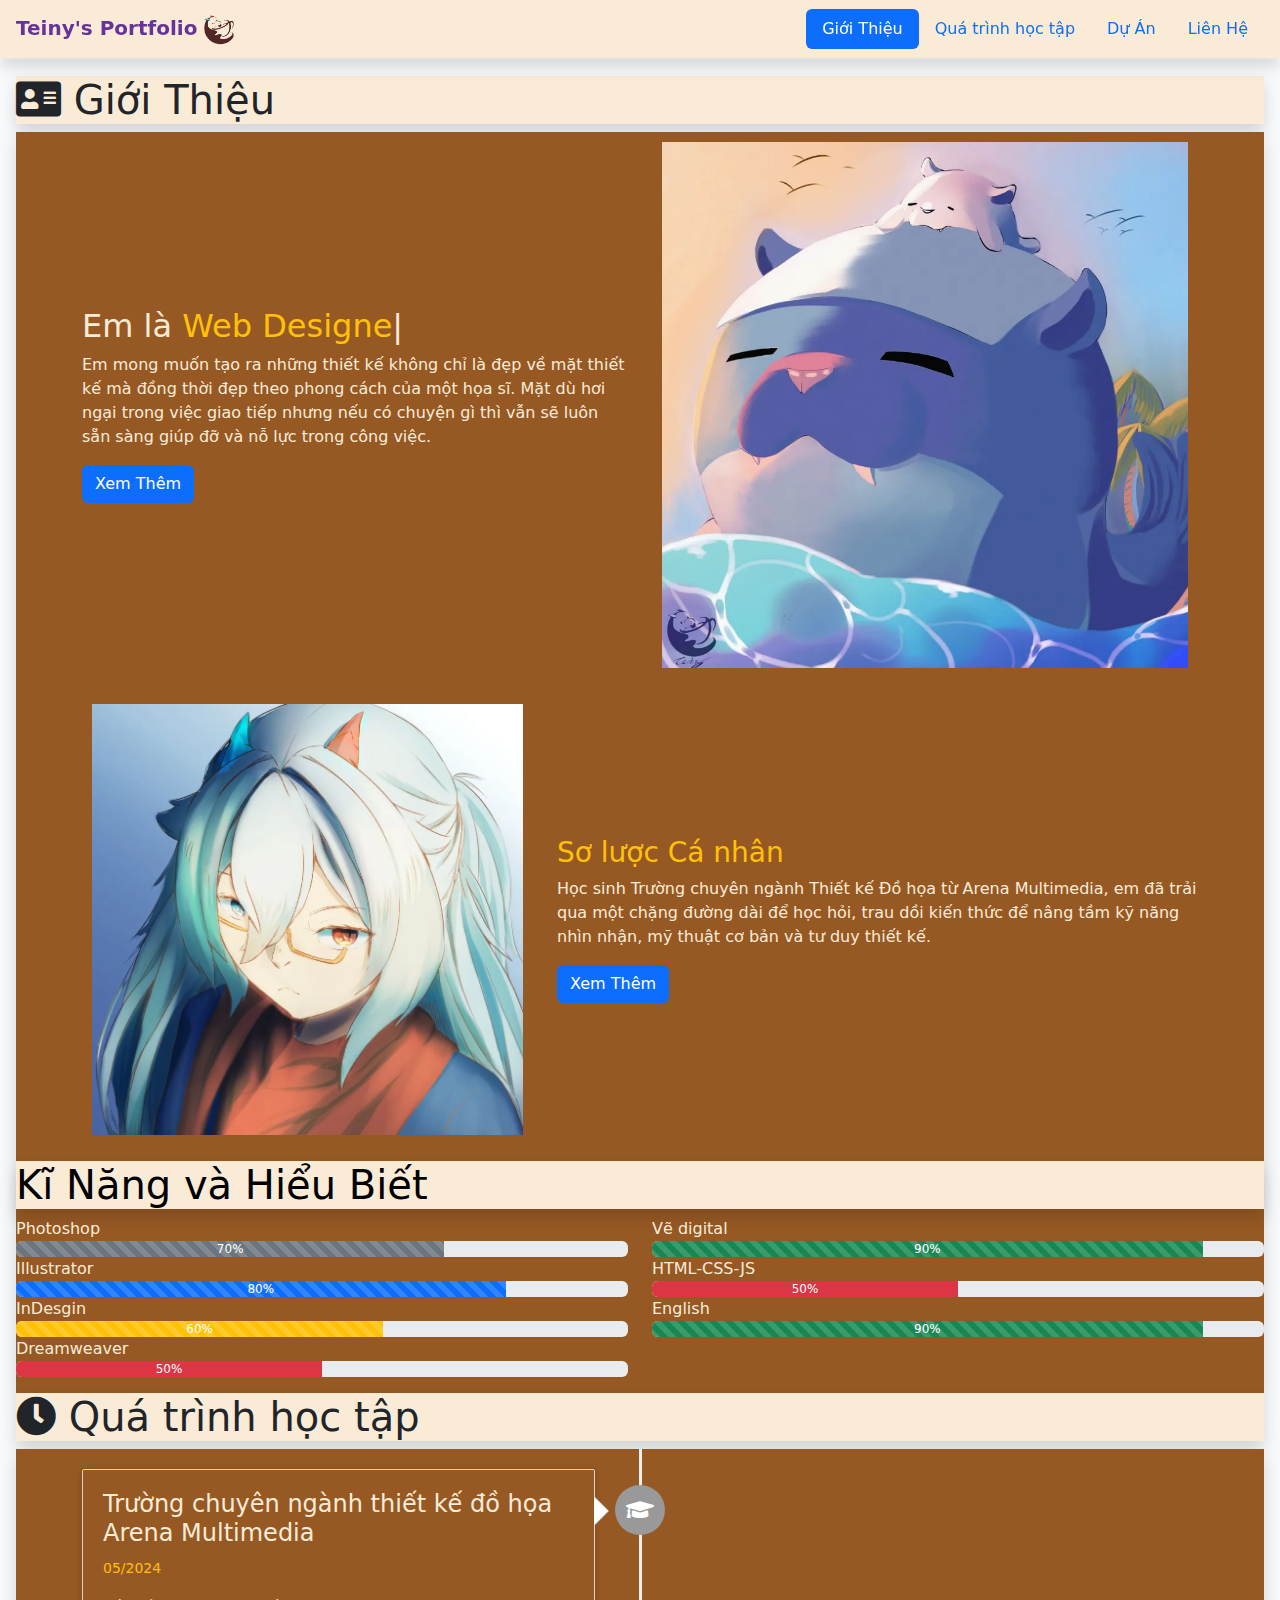
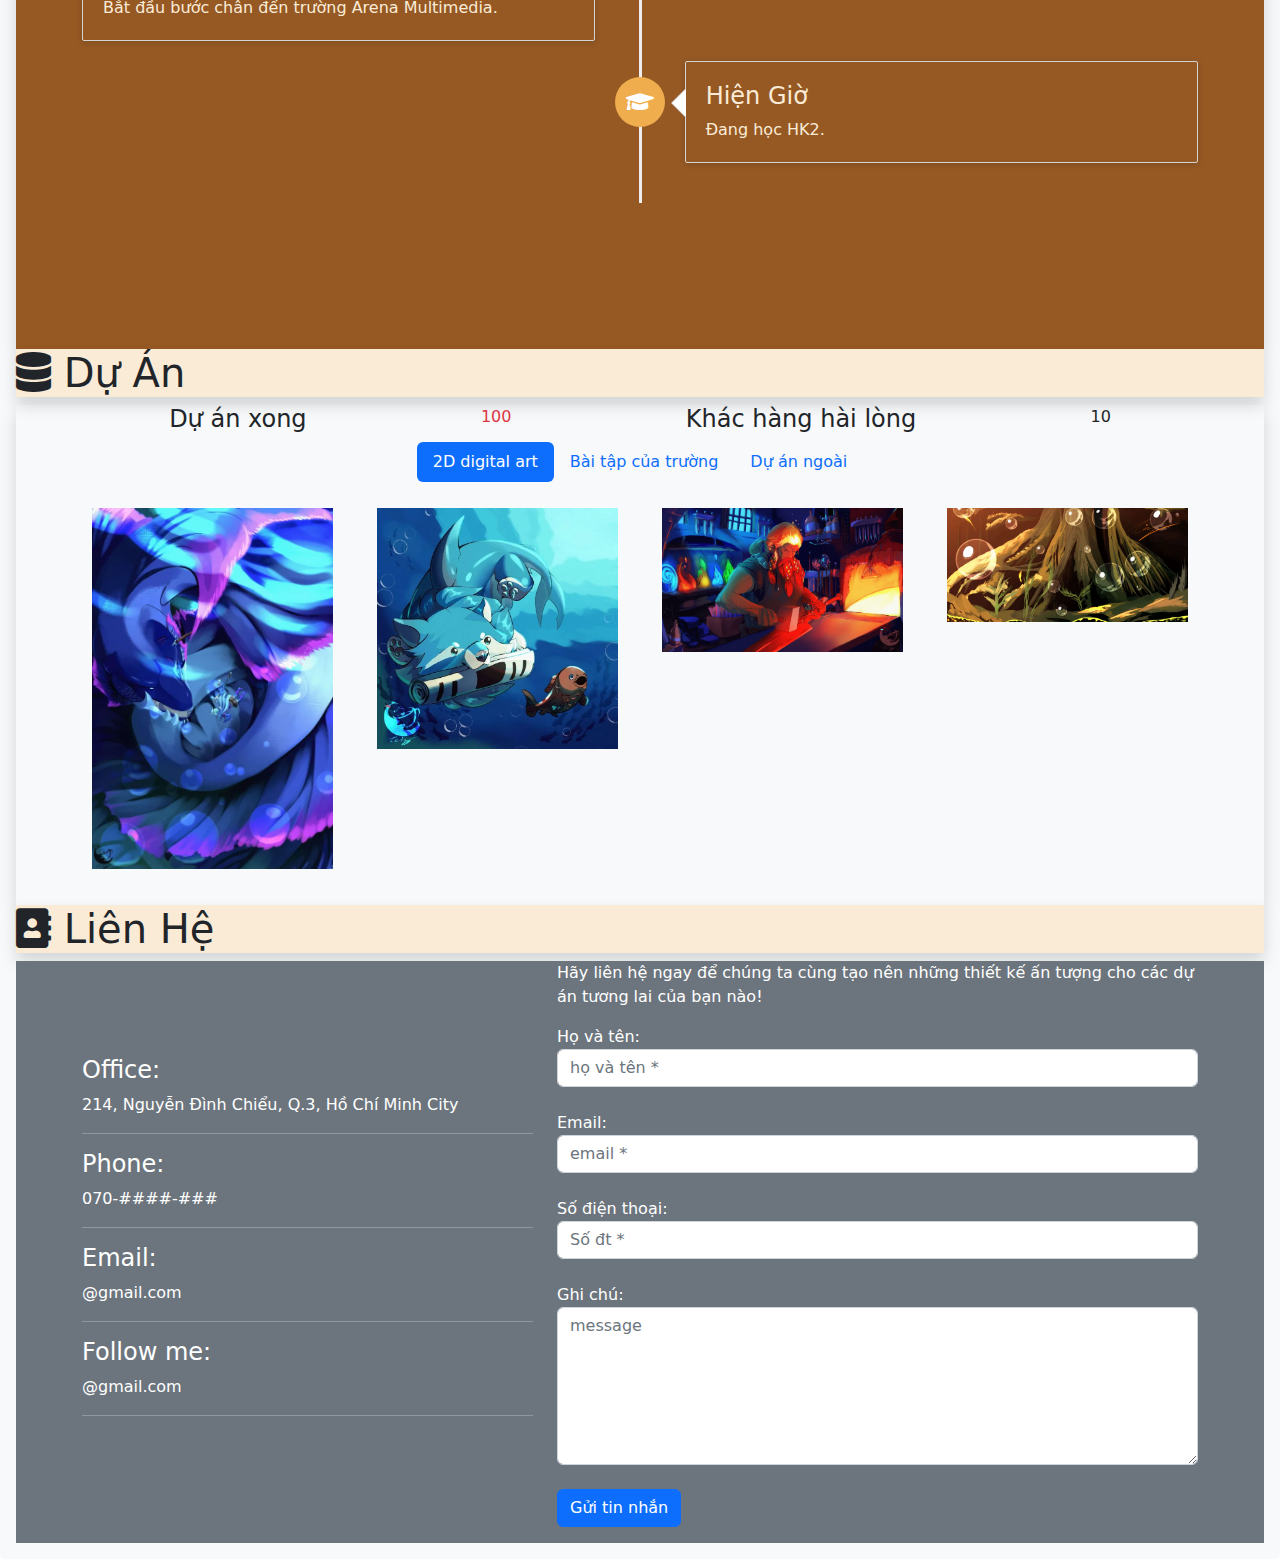
==== commit 6f6b01b7: "Add files via upload" ====
--- a/index.html
+++ b/index.html
@@ -10,11 +10,12 @@
 <link rel="stylesheet" href="js/bootstrap.bundle.min.js">
 <link rel="stylesheet" href="css/lightbox.css">
 <link rel="icon" href="images/logo.png" type="image/x-icon">
+<link rel="stylesheet" href="index2.html">
 <script src="js/bootstrap.bundle.min.js"></script>
 </head>
 
 <body style="padding-top: 60px">
-<nav id="navbar-example2" class="navbar secondary-background px-3 mb-3 fixed-top shadow"> <a class="navbar-brand" href="#">Teiny's Portfolio</a>
+<nav id="navbar-example2" class="navbar secondary-background px-3 mb-3 fixed-top shadow"> <a class="navbar-brand" href="#">Teiny's Portfolio <img src="images/logo.png" alt="" style="width:30px; height: auto"	></a>
   <ul class="nav nav-pills">
     <li class="nav-item"> <a class="nav-link" href="#scrollspyHeading1">Giới Thiệu</a> </li>
     <li class="nav-item"> <a class="nav-link" href="#scrollspyHeading2">Quá trình học tập</a> </li>
@@ -72,6 +73,10 @@
         <div class="progress">
           <div class="progress-bar bg-danger" role="progressbar" aria-label="Example with label" style="width: 50%;" aria-valuenow="25" aria-valuemin="0" aria-valuemax="100">50%</div>
         </div>
+		  <span>English</span>
+        <div class="progress">
+          <div class="progress-bar progress-bar-striped progress-bar-animated bg-success" role="progressbar" aria-label="Example with label" style="width: 90%;" aria-valuenow="25" aria-valuemin="0" aria-valuemax="100">90%</div>
+        </div>
       </div>
     </div>
   </section>
@@ -84,7 +89,7 @@
           <div class="timeline-panel">
             <div class="timeline-heading">
               <h4 class="timeline-title">Trường chuyên ngành thiết kế đồ họa Arena Multimedia</h4>
-              <p><small class="text-warning"><i class="glyphicon glyphicon-time"></i> 05/2024</small></p>
+              <p><small class="text-warning"><i class="glyphicon glyphicon-time"></i>05/2024</small></p>
             </div>
             <div class="timeline-body">
               <p>Bắt đầu bước chân đến trường Arena Multimedia.</p>
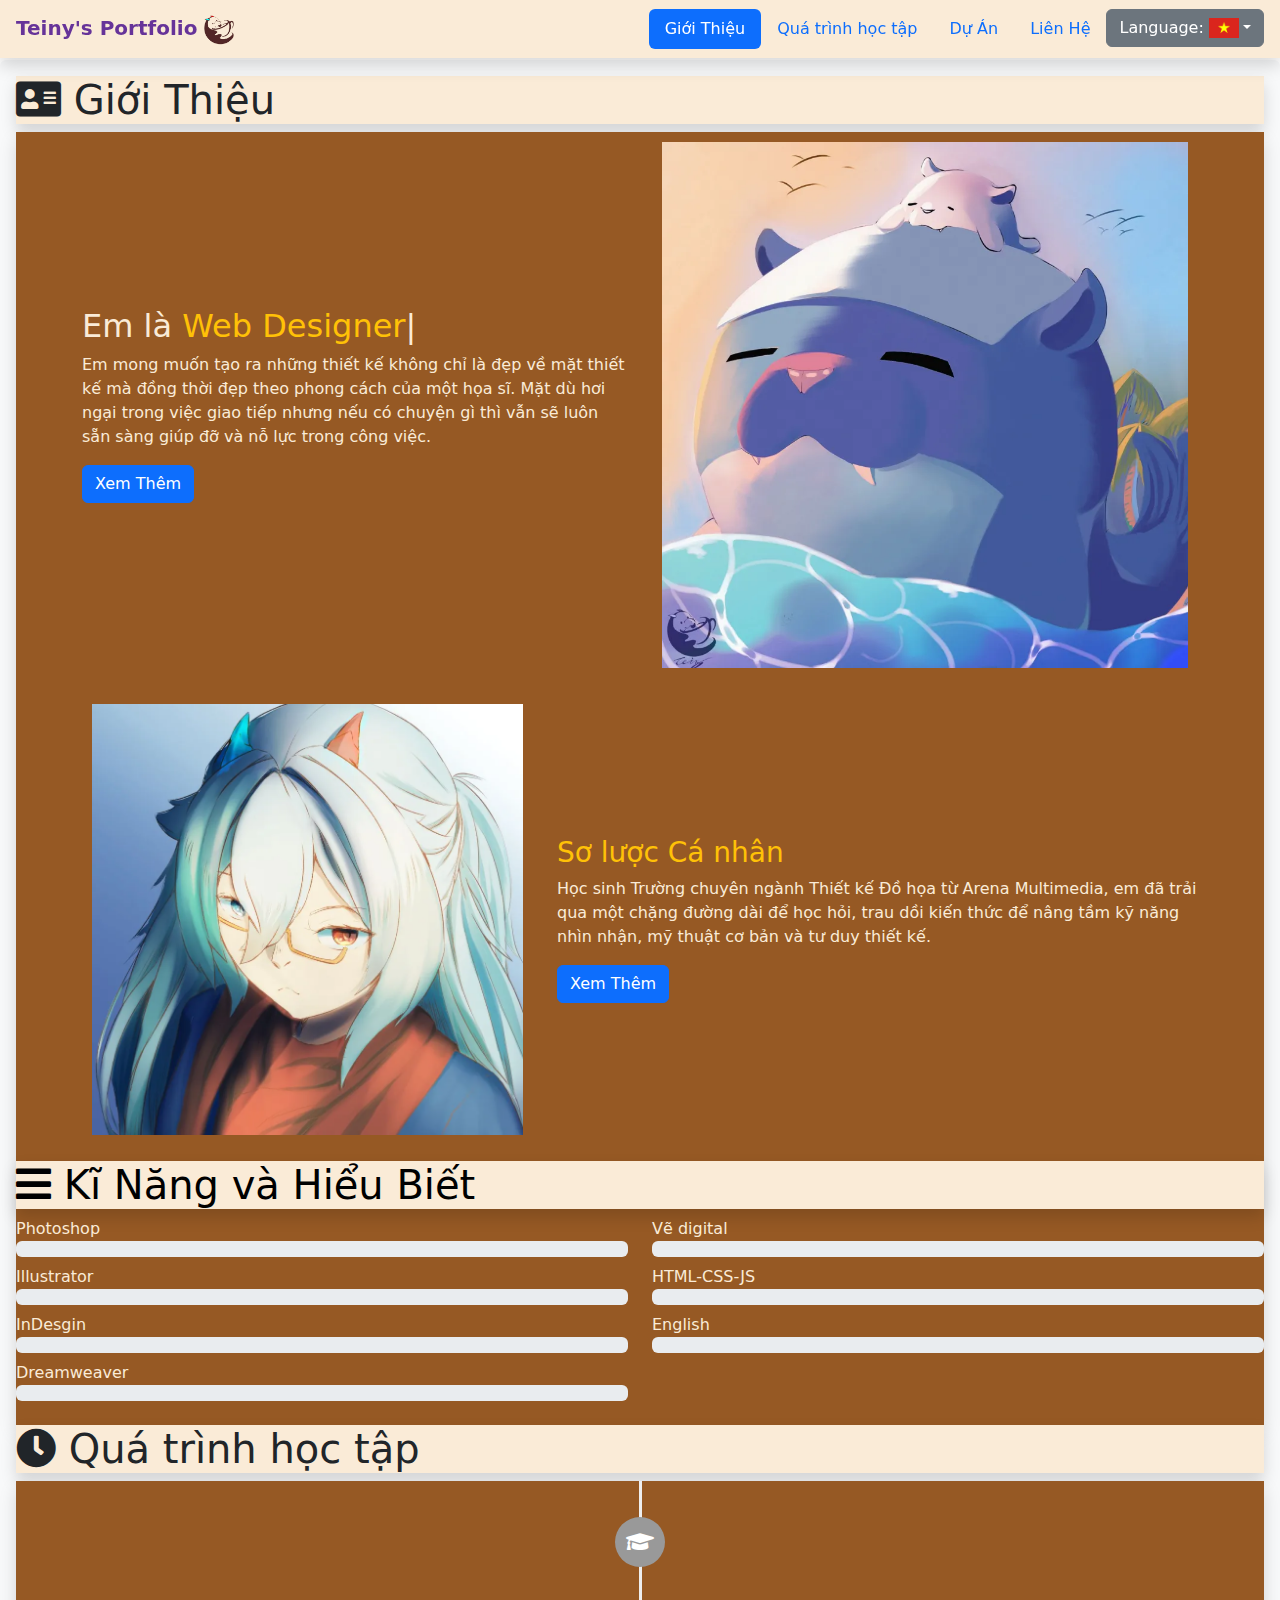
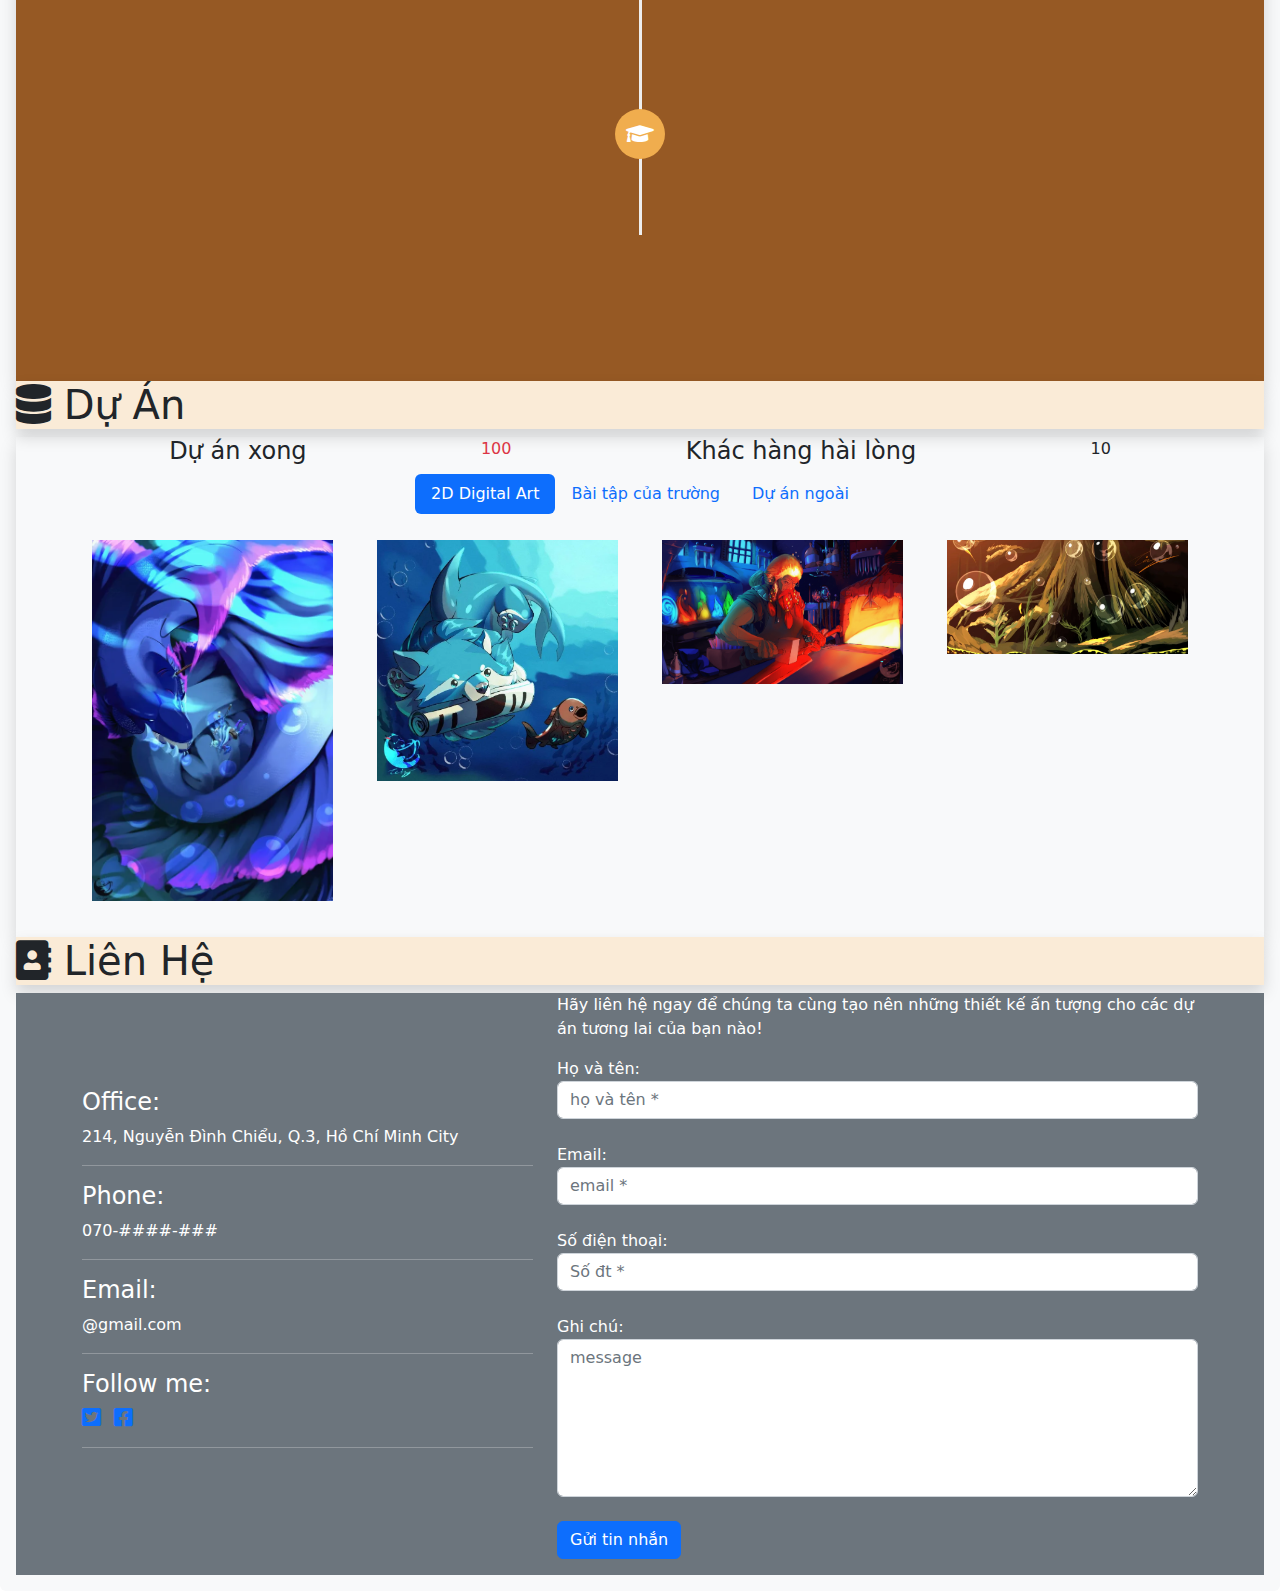
==== commit 0cac7fd1: "Add files via upload" ====
--- a/index.html
+++ b/index.html
@@ -9,6 +9,7 @@
 <link rel="stylesheet" href="css/style.css">
 <link rel="stylesheet" href="js/bootstrap.bundle.min.js">
 <link rel="stylesheet" href="css/lightbox.css">
+<link rel="stylesheet" href="css/aos.css">
 <link rel="icon" href="images/logo.png" type="image/x-icon">
 <link rel="stylesheet" href="index2.html">
 <script src="js/bootstrap.bundle.min.js"></script>
@@ -21,6 +22,15 @@
     <li class="nav-item"> <a class="nav-link" href="#scrollspyHeading2">Quá trình học tập</a> </li>
     <li class="nav-item"> <a class="nav-link" href="#scrollspyHeading3">Dự Án</a> </li>
     <li class="nav-item"> <a class="nav-link" href="#scrollspyHeading4">Liên Hệ</a> </li>
+    <li class="nav-item">
+      <div class="dropdown">
+        <button class="btn btn-secondary dropdown-toggle" type="button" data-bs-toggle="dropdown" aria-expanded="false">Language: <img src="images/images.png" alt="" style="width:30px; height: auto"></button>
+        <ul class="dropdown-menu">
+          <li><a class="dropdown-item" href="#">Tiếng Việt</a></li>
+          <li><a class="dropdown-item" href="index2.html">English</a></li>
+        </ul>
+      </div>
+    </li>
   </ul>
 </nav>
 <div data-bs-spy="scroll" data-bs-target="#navbar-example2" data-bs-root-margin="0px 0px -40%" data-bs-smooth-scroll="true" class="scrollspy-example bg-light p-3 rounded-2" tabindex="0">
@@ -46,36 +56,36 @@
         </div>
       </div>
     </div>
-    <h1 style="background-color: antiquewhite; color: black" class="shadow">Kĩ Năng và Hiểu Biết</h1>
+    <h1 style="background-color: antiquewhite; color: black" class="shadow"><i class="fa fa-bars"></i> Kĩ Năng và Hiểu Biết</h1>
     <div class="row">
       <div class="col-lg-6 mb-3"> <span>Photoshop</span>
-        <div class="progress">
-          <div class="progress-bar progress-bar-striped progress-bar-animated bg-secondary" role="progressbar" aria-label="Example with label" style="width: 70%;" aria-valuenow="25" aria-valuemin="0" aria-valuemax="100">70%</div>
+        <div class="progress mb-2">
+          <div class="progress-bar progress-bar-striped progress-bar-animated bg-secondary" role="progressbar" aria-label="Example with label" style="width: 70%;" aria-valuenow="25" aria-valuemin="0" aria-valuemax="100" data-aos="fade-right" data-aos-offset="180" data-aos-easing="ease-in-sine" data-aos-delay="100">70%</div>
         </div>
         <span>Illustrator</span>
-        <div class="progress">
-          <div class="progress-bar progress-bar-striped progress-bar-animated" role="progressbar" aria-label="Example with label" style="width: 80%;" aria-valuenow="25" aria-valuemin="0" aria-valuemax="100">80%</div>
+        <div class="progress mb-2">
+          <div class="progress-bar progress-bar-striped progress-bar-animated" role="progressbar" aria-label="Example with label" style="width: 80%;" aria-valuenow="25" aria-valuemin="0" aria-valuemax="100" data-aos="fade-right" data-aos-offset="180" data-aos-easing="ease-in-sine" data-aos-delay="250">80%</div>
         </div>
         <span>InDesgin</span>
-        <div class="progress">
-          <div class="progress-bar progress-bar-striped progress-bar-animated bg-warning" role="progressbar" aria-label="Example with label" style="width: 60%;" aria-valuenow="25" aria-valuemin="0" aria-valuemax="100">60%</div>
+        <div class="progress mb-2">
+          <div class="progress-bar progress-bar-striped progress-bar-animated bg-warning" role="progressbar" aria-label="Example with label" style="width: 60%;" aria-valuenow="25" aria-valuemin="0" aria-valuemax="100" data-aos="fade-right" data-aos-offset="180" data-aos-easing="ease-in-sine" data-aos-delay="300">60%</div>
         </div>
         <span>Dreamweaver</span>
-        <div class="progress">
-          <div class="progress-bar bg-danger" role="progressbar" aria-label="Example with label" style="width: 50%;" aria-valuenow="25" aria-valuemin="0" aria-valuemax="100">50%</div>
+        <div class="progress mb-2">
+          <div class="progress-bar bg-danger" role="progressbar" aria-label="Example with label" style="width: 50%;" aria-valuenow="25" aria-valuemin="0" aria-valuemax="100" data-aos="fade-right" data-aos-offset="180" data-aos-easing="ease-in-sine" data-aos-delay="400">50%</div>
         </div>
       </div>
       <div class="col-lg-6 mb-3"> <span>Vẽ digital</span>
-        <div class="progress">
-          <div class="progress-bar progress-bar-striped progress-bar-animated bg-success" role="progressbar" aria-label="Example with label" style="width: 90%;" aria-valuenow="25" aria-valuemin="0" aria-valuemax="100">90%</div>
+        <div class="progress mb-2">
+          <div class="progress-bar progress-bar-striped progress-bar-animated bg-success" role="progressbar" aria-label="Example with label" style="width: 90%;" aria-valuenow="25" aria-valuemin="0" aria-valuemax="100" data-aos="fade-right" data-aos-offset="180" data-aos-easing="ease-in-sine" data-aos-delay="100">90%</div>
         </div>
         <span>HTML-CSS-JS</span>
-        <div class="progress">
-          <div class="progress-bar bg-danger" role="progressbar" aria-label="Example with label" style="width: 50%;" aria-valuenow="25" aria-valuemin="0" aria-valuemax="100">50%</div>
-        </div>
-		  <span>English</span>
-        <div class="progress">
-          <div class="progress-bar progress-bar-striped progress-bar-animated bg-success" role="progressbar" aria-label="Example with label" style="width: 90%;" aria-valuenow="25" aria-valuemin="0" aria-valuemax="100">90%</div>
+        <div class="progress mb-2">
+          <div class="progress-bar bg-danger" role="progressbar" aria-label="Example with label" style="width: 50%;" aria-valuenow="25" aria-valuemin="0" aria-valuemax="100" data-aos="fade-right" data-aos-offset="180" data-aos-easing="ease-in-sine" data-aos-delay="250">50%</div>
+        </div>
+        <span>English</span>
+        <div class="progress mb-2">
+          <div class="progress-bar progress-bar-striped progress-bar-animated bg-success" role="progressbar" aria-label="Example with label" style="width: 90%;" aria-valuenow="25" aria-valuemin="0" aria-valuemax="100" data-aos="fade-right" data-aos-offset="180" data-aos-easing="ease-in-sine" data-aos-delay="300">90%</div>
         </div>
       </div>
     </div>
@@ -86,7 +96,7 @@
       <ul class="timeline">
         <li>
           <div class="timeline-badge"><i class="glyphicon glyphicon-check fa fa-graduation-cap"></i></div>
-          <div class="timeline-panel">
+          <div class="timeline-panel" data-aos="fade-up" data-aos-offset="180" data-aos-easing="ease-in-sine" data-aos-delay="100">
             <div class="timeline-heading">
               <h4 class="timeline-title">Trường chuyên ngành thiết kế đồ họa Arena Multimedia</h4>
               <p><small class="text-warning"><i class="glyphicon glyphicon-time"></i>05/2024</small></p>
@@ -98,7 +108,7 @@
         </li>
         <li class="timeline-inverted">
           <div class="timeline-badge warning"><i class="glyphicon glyphicon-credit-card fa fa-graduation-cap"></i></div>
-          <div class="timeline-panel">
+          <div class="timeline-panel" data-aos="fade-up" data-aos-offset="180" data-aos-easing="ease-in-sine" data-aos-delay="300">
             <div class="timeline-heading">
               <h4 class="timeline-title">Hiện Giờ</h4>
             </div>
@@ -121,7 +131,7 @@
       <div>
         <ul class="nav nav-pills mb-3 justify-content-center" id="pills-tab" role="tablist">
           <li class="nav-item" role="presentation">
-            <button class="nav-link active" id="pills-home-tab" data-bs-toggle="pill" data-bs-target="#pills-home" type="button" role="tab" aria-controls="pills-home" aria-selected="true">2D digital art</button>
+            <button class="nav-link active" id="pills-home-tab" data-bs-toggle="pill" data-bs-target="#pills-home" type="button" role="tab" aria-controls="pills-home" aria-selected="true">2D Digital Art</button>
           </li>
           <li class="nav-item" role="presentation">
             <button class="nav-link" id="pills-profile-tab" data-bs-toggle="pill" data-bs-target="#pills-profile" type="button" role="tab" aria-controls="pills-profile" aria-selected="false">Bài tập của trường</button>
@@ -170,7 +180,8 @@
           <p>@gmail.com</p>
           <hr>
           <h4>Follow me: </h4>
-          <p>@gmail.com</p>
+          <a href="#"><i class="fab fa-twitter-square fa-lg me-2"></i></a> 
+			<a href="#"><i class="fab fa-facebook-square fa-lg me-2"></i></a>
           <hr>
         </div>
         <div class="col-lg-7 mb-3">
@@ -197,11 +208,12 @@
   </section>
 </div>
 <!--donotdelete--> 
-<script src="js/jquery-3.6.0.min.js"></script> 
-<script src="js/lightbox.js"></script> 
-<script src="js/jquery.countup.js"></script> 
-<script src="js/jquery.waypoints.min.js"></script> 
-<script src="js/typed.js"></script> 
+<script src="js/jquery-3.6.0.min.js"></script>
+<script src="js/aos.js"></script>
+<script src="js/lightbox.js"></script>
+<script src="js/jquery.countup.js"></script>
+<script src="js/jquery.waypoints.min.js"></script>
+<script src="js/typed.js"></script>
 <script src="js/control.js"></script>
 </body>
 </html>
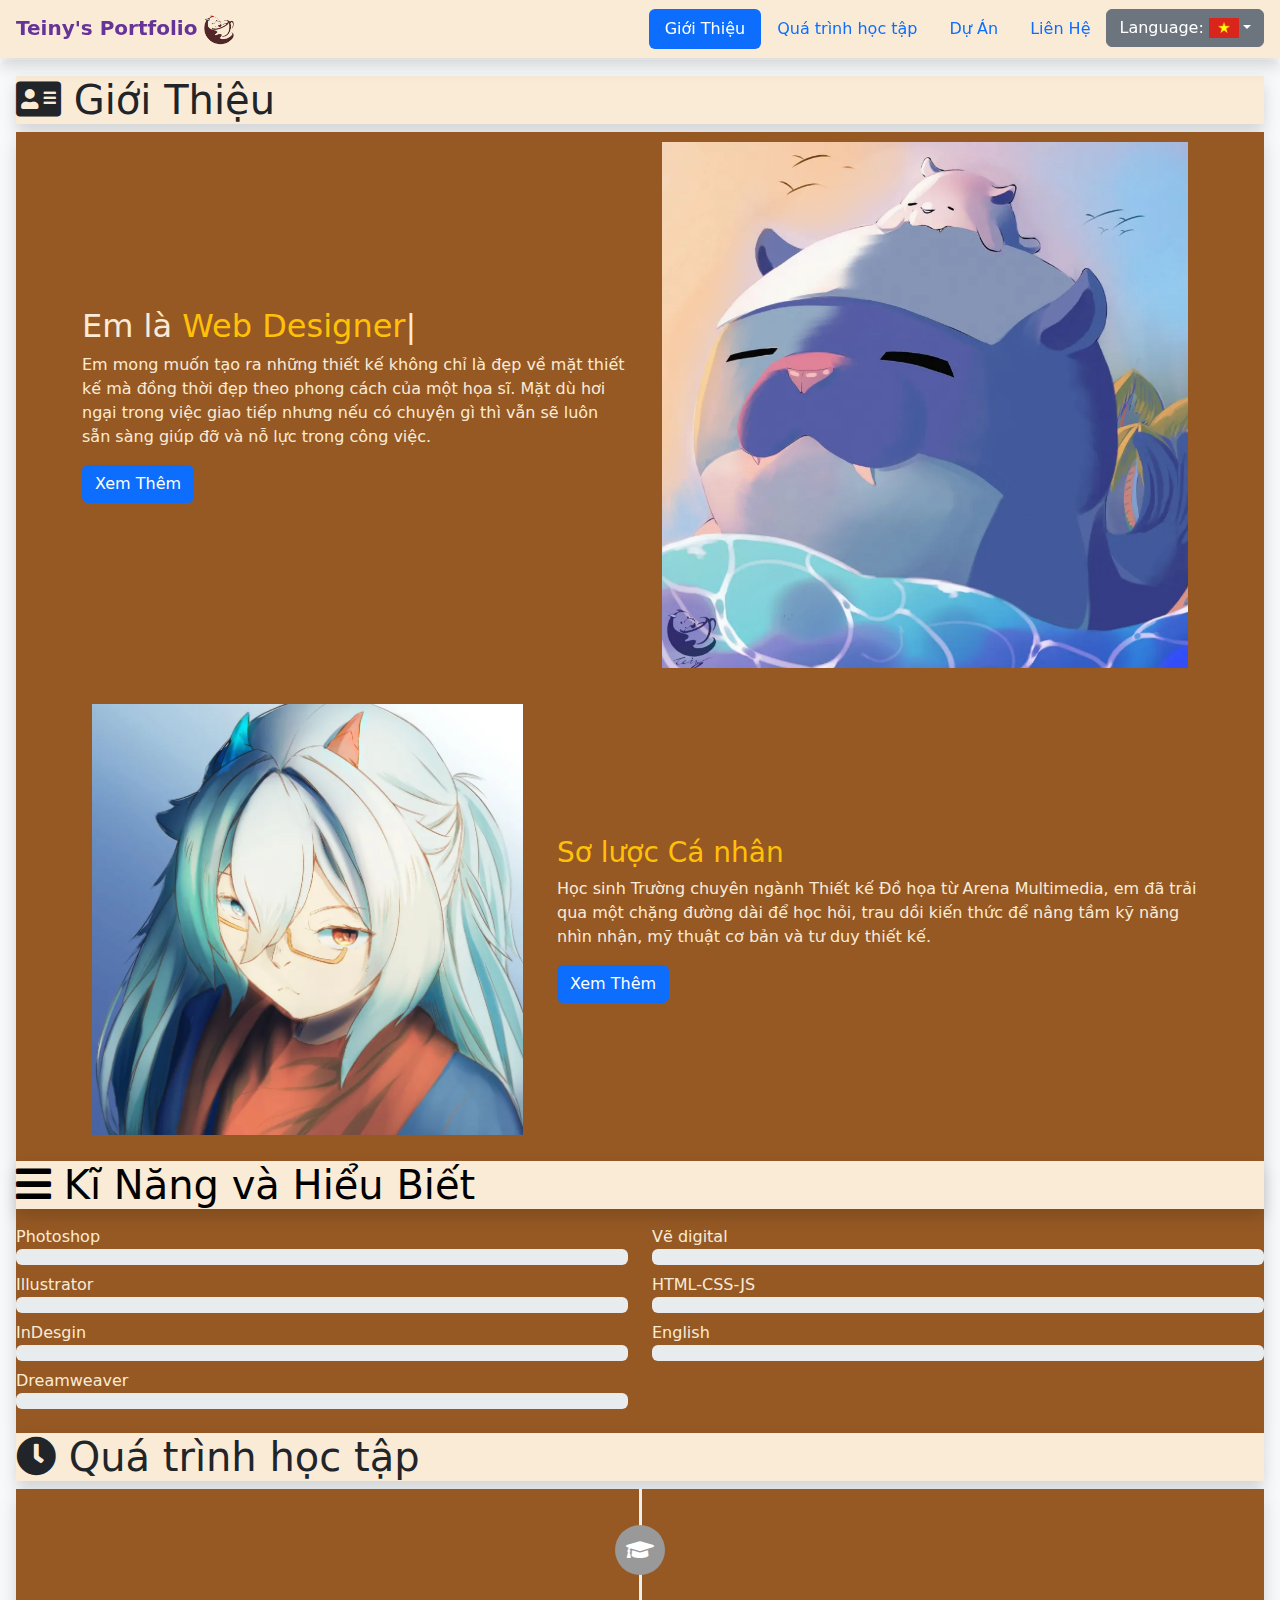
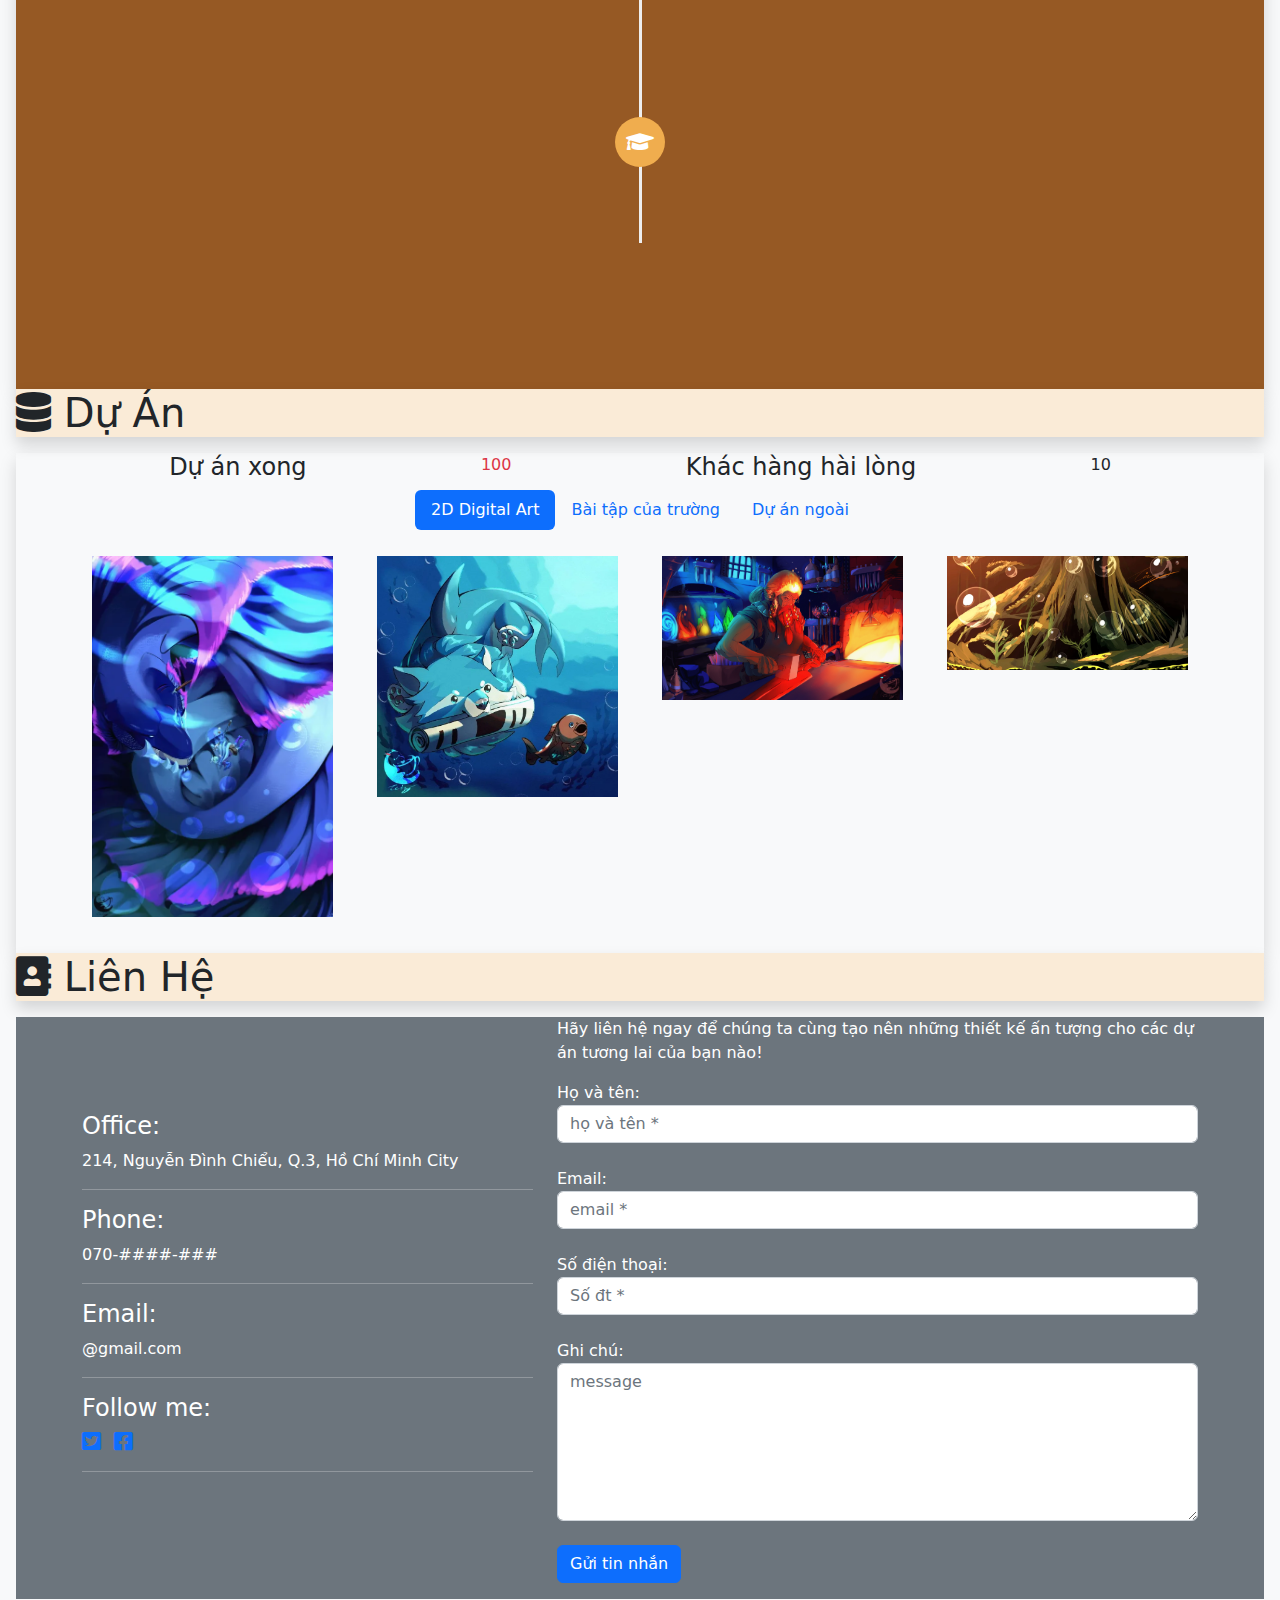
==== commit ba2ee90c: "Add files via upload" ====
--- a/index.html
+++ b/index.html
@@ -56,7 +56,7 @@
         </div>
       </div>
     </div>
-    <h1 style="background-color: antiquewhite; color: black" class="shadow"><i class="fa fa-bars"></i> Kĩ Năng và Hiểu Biết</h1>
+    <h1 style="background-color: antiquewhite; color: black" class="shadow mb-3"><i class="fa fa-bars"></i> Kĩ Năng và Hiểu Biết</h1>
     <div class="row">
       <div class="col-lg-6 mb-3"> <span>Photoshop</span>
         <div class="progress mb-2">
@@ -120,7 +120,7 @@
       </ul>
     </div>
   </section>
-  <h1 id="scrollspyHeading3" class="secondary-background shadow"><i class="glyphicon glyphicon-credit-card fa fa-database"></i> Dự Án</h1>
+  <h1 id="scrollspyHeading3" class="secondary-background shadow mb-3"><i class="glyphicon glyphicon-credit-card fa fa-database"></i> Dự Án</h1>
   <section class="shadow">
     <div class="container">
       <div class="d-flex justify-content-around">
@@ -165,7 +165,7 @@
       </div>
     </div>
   </section>
-  <h1 id="scrollspyHeading4" class="secondary-background shadow"><i class="glyphicon glyphicon-credit-card fa fa-address-book"></i> Liên Hệ</h1>
+  <h1 id="scrollspyHeading4" class="secondary-background shadow mb-3"><i class="glyphicon glyphicon-credit-card fa fa-address-book"></i> Liên Hệ</h1>
   <section class="bg-secondary" style="color: white">
     <div class="container">
       <div class="row d-flex align-items-center">
